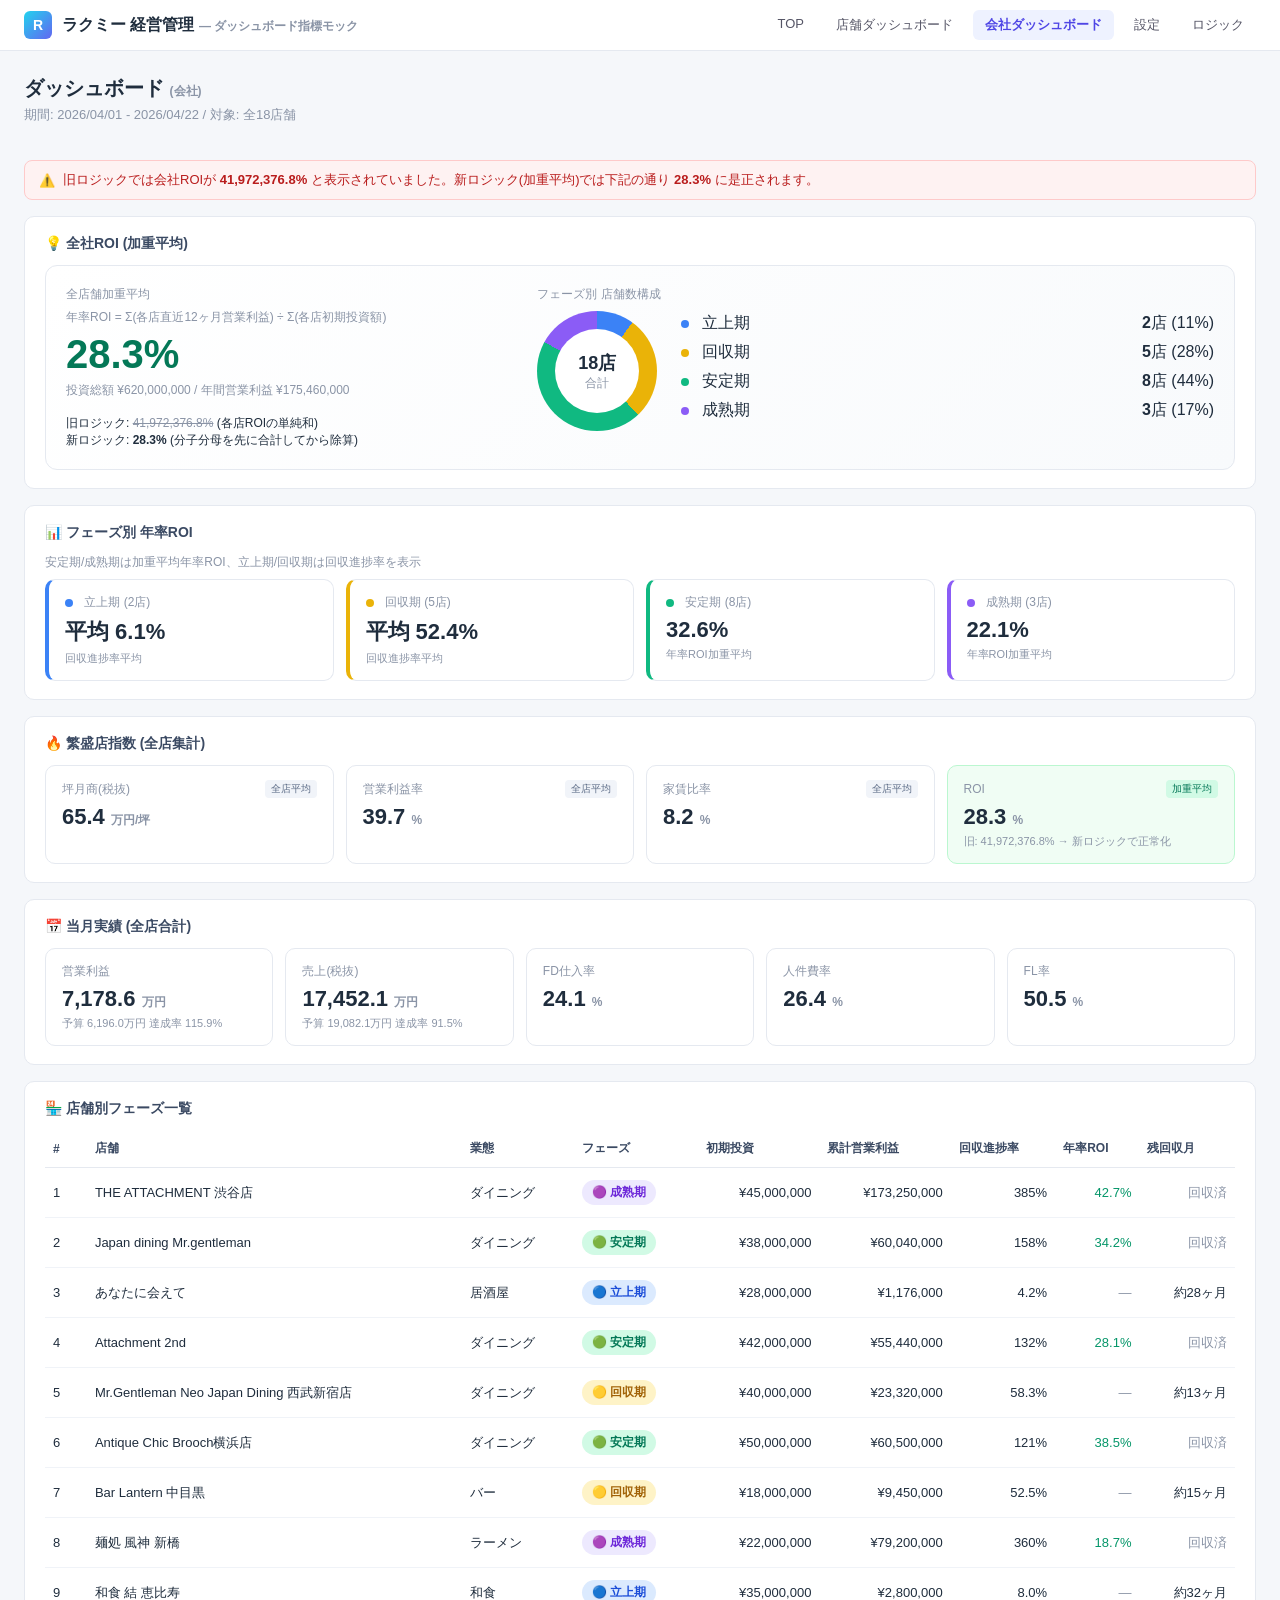
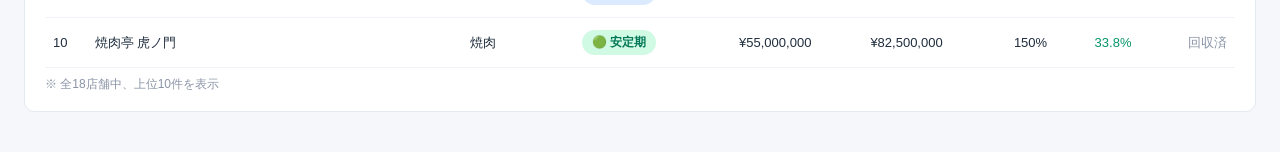
==== company-dashboard.html @ 65748db6 "feat: フェーズ別ROI仕様モック 初版 現行ROIロジック(単月営業利益÷初期投資)の構造破綻(41,972,376.8%等)を解決するため、 投資回収期間ベースのフェーズ別ROI表示仕様を提案" ====
<!doctype html>
<html lang="ja">
<head>
<meta charset="utf-8">
<meta name="viewport" content="width=device-width,initial-scale=1">
<title>会社ダッシュボード | フェーズ別ROIモック</title>
<link rel="stylesheet" href="assets/style.css">
</head>
<body>

<div class="topbar">
  <div class="brand">
    <span class="logo">R</span>
    <span>ラクミー 経営管理 <span class="muted small">— ダッシュボード指標モック</span></span>
  </div>
  <nav>
    <a href="index.html">TOP</a>
    <a href="shop-dashboard.html">店舗ダッシュボード</a>
    <a href="company-dashboard.html" class="active">会社ダッシュボード</a>
    <a href="settings.html">設定</a>
    <a href="logic-cheatsheet.html">ロジック</a>
  </nav>
</div>

<div class="page">

  <div class="flex space-between mb-16">
    <div>
      <h1 class="page-title">ダッシュボード <span class="muted small">(会社)</span></h1>
      <p class="page-sub">期間: 2026/04/01 - 2026/04/22 / 対象: 全18店舗</p>
    </div>
  </div>

  <div class="warn-banner">
    <span>⚠️</span>
    <span>旧ロジックでは会社ROIが <strong>41,972,376.8%</strong> と表示されていました。新ロジック(加重平均)では下記の通り <strong>28.3%</strong> に是正されます。</span>
  </div>

  <!-- Company ROI hero -->
  <div class="card">
    <h2>💡 全社ROI (加重平均)</h2>
    <div class="roi-hero">
      <div>
        <div class="phase-row">
          <span class="muted small">全店舗加重平均</span>
        </div>
        <div class="lbl">年率ROI = Σ(各店直近12ヶ月営業利益) ÷ Σ(各店初期投資額)</div>
        <div class="main-val" style="color:#047857">28.3%</div>
        <div class="muted small">投資総額 ¥620,000,000 / 年間営業利益 ¥175,460,000</div>

        <div class="mt-16 small">
          <div>旧ロジック: <span style="text-decoration:line-through" class="muted">41,972,376.8%</span> (各店ROIの単純和)</div>
          <div>新ロジック: <strong class="up">28.3%</strong> (分子分母を先に合計してから除算)</div>
        </div>
      </div>

      <div>
        <div class="small muted mb-8">フェーズ別 店舗数構成</div>
        <div class="flex" style="gap:24px; align-items:center;">
          <div class="donut">
            <div class="donut-center">
              <div style="font-size:18px; font-weight:700">18店</div>
              <div class="small muted">合計</div>
            </div>
          </div>
          <div style="flex:1">
            <div class="flex space-between mb-8"><span class="flex"><span class="dot dot-launch"></span>&nbsp;立上期</span><span><strong>2</strong>店 (11%)</span></div>
            <div class="flex space-between mb-8"><span class="flex"><span class="dot dot-recovery"></span>&nbsp;回収期</span><span><strong>5</strong>店 (28%)</span></div>
            <div class="flex space-between mb-8"><span class="flex"><span class="dot dot-stable"></span>&nbsp;安定期</span><span><strong>8</strong>店 (44%)</span></div>
            <div class="flex space-between mb-8"><span class="flex"><span class="dot dot-mature"></span>&nbsp;成熟期</span><span><strong>3</strong>店 (17%)</span></div>
          </div>
        </div>
      </div>
    </div>
  </div>

  <!-- Phase-wise ROI breakdown -->
  <div class="card">
    <h2>📊 フェーズ別 年率ROI</h2>
    <div class="small muted mb-8">安定期/成熟期は加重平均年率ROI、立上期/回収期は回収進捗率を表示</div>
    <div class="grid grid-4">
      <div class="tile" style="border-left:4px solid #3b82f6">
        <div class="lbl"><span class="flex"><span class="dot dot-launch"></span>&nbsp;立上期 (2店)</span></div>
        <div class="val">平均 6.1%</div>
        <div class="sub muted">回収進捗率平均</div>
      </div>
      <div class="tile" style="border-left:4px solid #eab308">
        <div class="lbl"><span class="flex"><span class="dot dot-recovery"></span>&nbsp;回収期 (5店)</span></div>
        <div class="val">平均 52.4%</div>
        <div class="sub muted">回収進捗率平均</div>
      </div>
      <div class="tile" style="border-left:4px solid #10b981">
        <div class="lbl"><span class="flex"><span class="dot dot-stable"></span>&nbsp;安定期 (8店)</span></div>
        <div class="val">32.6%</div>
        <div class="sub muted">年率ROI加重平均</div>
      </div>
      <div class="tile" style="border-left:4px solid #8b5cf6">
        <div class="lbl"><span class="flex"><span class="dot dot-mature"></span>&nbsp;成熟期 (3店)</span></div>
        <div class="val">22.1%</div>
        <div class="sub muted">年率ROI加重平均</div>
      </div>
    </div>
  </div>

  <!-- Company overall metrics (kept) -->
  <div class="card">
    <h2>🔥 繁盛店指数 (全店集計)</h2>
    <div class="grid grid-4">
      <div class="tile">
        <div class="lbl">坪月商(税抜) <span class="badge-mini">全店平均</span></div>
        <div class="val">65.4 <span class="small muted">万円/坪</span></div>
      </div>
      <div class="tile">
        <div class="lbl">営業利益率 <span class="badge-mini">全店平均</span></div>
        <div class="val">39.7 <span class="small muted">%</span></div>
      </div>
      <div class="tile">
        <div class="lbl">家賃比率 <span class="badge-mini">全店平均</span></div>
        <div class="val">8.2 <span class="small muted">%</span></div>
      </div>
      <div class="tile" style="background:#f0fdf4; border-color:#bbf7d0;">
        <div class="lbl">ROI <span class="badge-mini" style="background:#d1fae5;color:#047857;">加重平均</span></div>
        <div class="val">28.3 <span class="small muted">%</span></div>
        <div class="sub up">旧: 41,972,376.8% → 新ロジックで正常化</div>
      </div>
    </div>
  </div>

  <!-- 当月実績 -->
  <div class="card">
    <h2>📅 当月実績 (全店合計)</h2>
    <div class="grid grid-5">
      <div class="tile">
        <div class="lbl">営業利益</div>
        <div class="val">7,178.6 <span class="small muted">万円</span></div>
        <div class="sub">予算 6,196.0万円 <span class="up">達成率 115.9%</span></div>
      </div>
      <div class="tile">
        <div class="lbl">売上(税抜)</div>
        <div class="val">17,452.1 <span class="small muted">万円</span></div>
        <div class="sub">予算 19,082.1万円 <span class="down">達成率 91.5%</span></div>
      </div>
      <div class="tile"><div class="lbl">FD仕入率</div><div class="val">24.1 <span class="small muted">%</span></div></div>
      <div class="tile"><div class="lbl">人件費率</div><div class="val">26.4 <span class="small muted">%</span></div></div>
      <div class="tile"><div class="lbl">FL率</div><div class="val">50.5 <span class="small muted">%</span></div></div>
    </div>
  </div>

  <!-- Shop list with phase -->
  <div class="card">
    <h2>🏪 店舗別フェーズ一覧</h2>
    <table class="data">
      <thead>
        <tr>
          <th>#</th><th>店舗</th><th>業態</th><th>フェーズ</th>
          <th class="num">初期投資</th><th class="num">累計営業利益</th>
          <th class="num">回収進捗率</th><th class="num">年率ROI</th>
          <th class="num">残回収月</th>
        </tr>
      </thead>
      <tbody>
        <tr>
          <td>1</td><td>THE ATTACHMENT 渋谷店</td><td>ダイニング</td>
          <td><span class="phase-badge phase-mature">🟣 成熟期</span></td>
          <td class="num">¥45,000,000</td><td class="num">¥173,250,000</td>
          <td class="num">385%</td><td class="num up">42.7%</td><td class="num muted">回収済</td>
        </tr>
        <tr>
          <td>2</td><td>Japan dining Mr.gentleman</td><td>ダイニング</td>
          <td><span class="phase-badge phase-stable">🟢 安定期</span></td>
          <td class="num">¥38,000,000</td><td class="num">¥60,040,000</td>
          <td class="num">158%</td><td class="num up">34.2%</td><td class="num muted">回収済</td>
        </tr>
        <tr>
          <td>3</td><td>あなたに会えて</td><td>居酒屋</td>
          <td><span class="phase-badge phase-launch">🔵 立上期</span></td>
          <td class="num">¥28,000,000</td><td class="num">¥1,176,000</td>
          <td class="num">4.2%</td><td class="num muted">—</td><td class="num">約28ヶ月</td>
        </tr>
        <tr>
          <td>4</td><td>Attachment 2nd</td><td>ダイニング</td>
          <td><span class="phase-badge phase-stable">🟢 安定期</span></td>
          <td class="num">¥42,000,000</td><td class="num">¥55,440,000</td>
          <td class="num">132%</td><td class="num up">28.1%</td><td class="num muted">回収済</td>
        </tr>
        <tr>
          <td>5</td><td>Mr.Gentleman Neo Japan Dining 西武新宿店</td><td>ダイニング</td>
          <td><span class="phase-badge phase-recovery">🟡 回収期</span></td>
          <td class="num">¥40,000,000</td><td class="num">¥23,320,000</td>
          <td class="num">58.3%</td><td class="num muted">—</td><td class="num">約13ヶ月</td>
        </tr>
        <tr>
          <td>6</td><td>Antique Chic Brooch横浜店</td><td>ダイニング</td>
          <td><span class="phase-badge phase-stable">🟢 安定期</span></td>
          <td class="num">¥50,000,000</td><td class="num">¥60,500,000</td>
          <td class="num">121%</td><td class="num up">38.5%</td><td class="num muted">回収済</td>
        </tr>
        <tr>
          <td>7</td><td>Bar Lantern 中目黒</td><td>バー</td>
          <td><span class="phase-badge phase-recovery">🟡 回収期</span></td>
          <td class="num">¥18,000,000</td><td class="num">¥9,450,000</td>
          <td class="num">52.5%</td><td class="num muted">—</td><td class="num">約15ヶ月</td>
        </tr>
        <tr>
          <td>8</td><td>麺処 風神 新橋</td><td>ラーメン</td>
          <td><span class="phase-badge phase-mature">🟣 成熟期</span></td>
          <td class="num">¥22,000,000</td><td class="num">¥79,200,000</td>
          <td class="num">360%</td><td class="num up">18.7%</td><td class="num muted">回収済</td>
        </tr>
        <tr>
          <td>9</td><td>和食 結 恵比寿</td><td>和食</td>
          <td><span class="phase-badge phase-launch">🔵 立上期</span></td>
          <td class="num">¥35,000,000</td><td class="num">¥2,800,000</td>
          <td class="num">8.0%</td><td class="num muted">—</td><td class="num">約32ヶ月</td>
        </tr>
        <tr>
          <td>10</td><td>焼肉亭 虎ノ門</td><td>焼肉</td>
          <td><span class="phase-badge phase-stable">🟢 安定期</span></td>
          <td class="num">¥55,000,000</td><td class="num">¥82,500,000</td>
          <td class="num">150%</td><td class="num up">33.8%</td><td class="num muted">回収済</td>
        </tr>
      </tbody>
    </table>
    <div class="small muted mt-8">※ 全18店舗中、上位10件を表示</div>
  </div>

</div>
</body>
</html>
---- assets/style.css ----
* { box-sizing: border-box; }
body {
  font-family: -apple-system, BlinkMacSystemFont, "Hiragino Sans", "Segoe UI", sans-serif;
  margin: 0;
  background: #f5f7fa;
  color: #1f2d3d;
}
.topbar {
  background: #fff;
  border-bottom: 1px solid #e5e9f0;
  padding: 10px 24px;
  display: flex;
  align-items: center;
  justify-content: space-between;
  position: sticky;
  top: 0;
  z-index: 10;
}
.topbar .brand {
  display: flex;
  align-items: center;
  gap: 10px;
  font-weight: 700;
}
.topbar .brand .logo {
  width: 28px; height: 28px;
  background: linear-gradient(135deg,#22d3ee,#6366f1);
  border-radius: 6px;
  display: inline-flex; align-items: center; justify-content: center;
  color: #fff; font-size: 14px;
}
.topbar nav { display: flex; gap: 8px; }
.topbar nav a {
  padding: 6px 12px; border-radius: 6px;
  text-decoration: none; color: #556; font-size: 13px;
}
.topbar nav a.active { background: #eef2ff; color: #4f46e5; font-weight: 600; }
.topbar nav a:hover { background: #f0f2f7; }

.page { max-width: 1280px; margin: 0 auto; padding: 24px; }
.page-title { font-size: 20px; font-weight: 700; margin: 0 0 4px; }
.page-sub { color: #8a94a6; font-size: 13px; margin: 0 0 20px; }

.card {
  background: #fff;
  border: 1px solid #e5e9f0;
  border-radius: 10px;
  padding: 18px 20px;
  margin-bottom: 16px;
}
.card h2 { font-size: 14px; margin: 0 0 12px; color: #3b4a63; display: flex; align-items: center; gap: 6px; }
.card h2 .ico { color: #10b981; }

.grid { display: grid; gap: 12px; }
.grid-5 { grid-template-columns: repeat(5, 1fr); }
.grid-4 { grid-template-columns: repeat(4, 1fr); }
.grid-3 { grid-template-columns: repeat(3, 1fr); }
.grid-2 { grid-template-columns: repeat(2, 1fr); }

.tile {
  background: #fff;
  border: 1px solid #e5e9f0;
  border-radius: 10px;
  padding: 14px 16px;
}
.tile .lbl {
  font-size: 12px; color: #8a94a6; display: flex; align-items: center; justify-content: space-between;
}
.tile .val {
  font-size: 22px; font-weight: 700; margin-top: 6px;
}
.tile .sub {
  font-size: 11px; color: #8a94a6; margin-top: 4px;
}
.badge-mini {
  font-size: 10px; background: #f1f4f9; color: #5a6a85;
  padding: 2px 6px; border-radius: 4px;
}

/* Phase badges */
.phase-badge {
  display: inline-flex; align-items: center; gap: 6px;
  font-size: 12px; font-weight: 600;
  padding: 4px 10px; border-radius: 999px;
}
.phase-launch   { background: #dbeafe; color: #1d4ed8; }
.phase-recovery { background: #fef3c7; color: #a16207; }
.phase-stable   { background: #d1fae5; color: #047857; }
.phase-mature   { background: #ede9fe; color: #6d28d9; }
.phase-decline  { background: #fee2e2; color: #b91c1c; }

.dot {
  width: 8px; height: 8px; border-radius: 50%; display: inline-block;
}
.dot-launch   { background: #3b82f6; }
.dot-recovery { background: #eab308; }
.dot-stable   { background: #10b981; }
.dot-mature   { background: #8b5cf6; }
.dot-decline  { background: #ef4444; }

/* ROI hero tile */
.roi-hero {
  background: linear-gradient(135deg, #fff 0%, #f8fafc 100%);
  border: 1px solid #e5e9f0;
  border-radius: 12px;
  padding: 20px;
  display: grid;
  grid-template-columns: 2fr 3fr;
  gap: 20px;
}
.roi-hero .main-val {
  font-size: 40px; font-weight: 800; line-height: 1; margin: 8px 0;
}
.roi-hero .lbl { color: #8a94a6; font-size: 12px; }
.roi-hero .phase-row { display: flex; align-items: center; gap: 8px; margin-bottom: 6px; }
.roi-hero .sub-grid {
  display: grid; grid-template-columns: 1fr 1fr; gap: 12px;
}
.roi-hero .sub-item { background: #fafbfd; border: 1px solid #edf1f7; padding: 10px 12px; border-radius: 8px; }
.roi-hero .sub-item .lbl-s { color: #8a94a6; font-size: 11px; }
.roi-hero .sub-item .val-s { font-size: 16px; font-weight: 700; margin-top: 2px; }

/* Progress bar */
.progress {
  background: #e5e9f0; border-radius: 999px; height: 10px; overflow: hidden;
  position: relative;
}
.progress > .bar {
  height: 100%; border-radius: 999px;
  background: linear-gradient(90deg, #10b981, #34d399);
}
.progress-labels {
  display: flex; justify-content: space-between;
  font-size: 11px; color: #8a94a6; margin-top: 4px;
}

/* Phase timeline */
.phase-timeline {
  display: grid;
  grid-template-columns: repeat(4, 1fr);
  gap: 4px;
  margin-top: 8px;
}
.phase-seg {
  height: 8px; border-radius: 4px;
  background: #e5e9f0;
  position: relative;
}
.phase-seg.active-launch   { background: #3b82f6; }
.phase-seg.active-recovery { background: #eab308; }
.phase-seg.active-stable   { background: #10b981; }
.phase-seg.active-mature   { background: #8b5cf6; }
.phase-seg-lbl {
  font-size: 10px; color: #8a94a6; text-align: center; margin-top: 4px;
}
.phase-seg-lbl.current { color: #1f2d3d; font-weight: 700; }

/* Table */
table.data {
  width: 100%; border-collapse: collapse; font-size: 13px;
}
table.data th {
  text-align: left; font-weight: 600; color: #3b4a63;
  padding: 10px 8px; border-bottom: 1px solid #e5e9f0;
  font-size: 12px;
}
table.data td {
  padding: 12px 8px; border-bottom: 1px solid #f0f3f8;
}
table.data tr:hover td { background: #fafbfd; }
table.data td.num { text-align: right; font-variant-numeric: tabular-nums; }
table.data .up { color: #059669; }
table.data .down { color: #dc2626; }

/* Buttons / forms */
.btn {
  display: inline-flex; align-items: center; gap: 6px;
  border: 1px solid #d8ddea; background: #fff; color: #3b4a63;
  padding: 7px 14px; border-radius: 6px; font-size: 13px; cursor: pointer;
  text-decoration: none;
}
.btn:hover { background: #f5f7fa; }
.btn-primary { background: #4f46e5; color: #fff; border-color: #4f46e5; }
.btn-primary:hover { background: #4338ca; }
.btn-sm { padding: 4px 10px; font-size: 12px; }
.btn-danger { color: #dc2626; border-color: #fecaca; }

input[type=text], input[type=number], input[type=date], select {
  width: 100%;
  padding: 7px 10px;
  border: 1px solid #d8ddea;
  border-radius: 6px;
  font-size: 13px;
  font-family: inherit;
  background: #fff;
}
label.field { display: block; margin-bottom: 12px; }
label.field > span { display: block; font-size: 12px; color: #5a6a85; margin-bottom: 4px; }

/* Tabs */
.tabs {
  display: flex; gap: 4px; border-bottom: 2px solid #e5e9f0; margin-bottom: 20px;
}
.tabs > a {
  padding: 10px 16px; text-decoration: none; color: #8a94a6;
  font-size: 13px; font-weight: 600; position: relative; top: 2px;
  border-bottom: 3px solid transparent;
}
.tabs > a.active {
  color: #4f46e5; border-bottom-color: #4f46e5;
}

.muted { color: #8a94a6; }
.warn-banner {
  background: #fef2f2; border: 1px solid #fecaca; color: #b91c1c;
  padding: 10px 14px; border-radius: 8px; font-size: 13px;
  margin-bottom: 16px;
  display: flex; gap: 8px; align-items: center;
}
.info-banner {
  background: #eff6ff; border: 1px solid #bfdbfe; color: #1e40af;
  padding: 10px 14px; border-radius: 8px; font-size: 13px;
  margin-bottom: 16px;
  display: flex; gap: 8px; align-items: center;
}

/* Donut / chart surrogate */
.donut {
  width: 120px; height: 120px; border-radius: 50%;
  background: conic-gradient(
    #3b82f6 0 10%,
    #eab308 10% 38%,
    #10b981 38% 83%,
    #8b5cf6 83% 100%
  );
  position: relative; display: inline-block;
}
.donut::after {
  content: ""; position: absolute; inset: 18px; background: #fff; border-radius: 50%;
}
.donut-center {
  position: absolute; inset: 0; display: flex; align-items: center; justify-content: center;
  flex-direction: column; z-index: 1;
}

/* Formula box */
.formula {
  background: #0f172a; color: #e2e8f0; border-radius: 8px;
  padding: 14px 18px; font-family: ui-monospace, SFMono-Regular, monospace;
  font-size: 13px; line-height: 1.7; white-space: pre-wrap;
  overflow-x: auto;
}
.formula .k { color: #fbbf24; }
.formula .n { color: #34d399; }
.formula .c { color: #94a3b8; }

.small { font-size: 12px; }
.flex { display: flex; gap: 8px; align-items: center; }
.space-between { justify-content: space-between; }
.mt-8 { margin-top: 8px; }
.mt-16 { margin-top: 16px; }
.mt-24 { margin-top: 24px; }
.mb-8 { margin-bottom: 8px; }
.mb-16 { margin-bottom: 16px; }
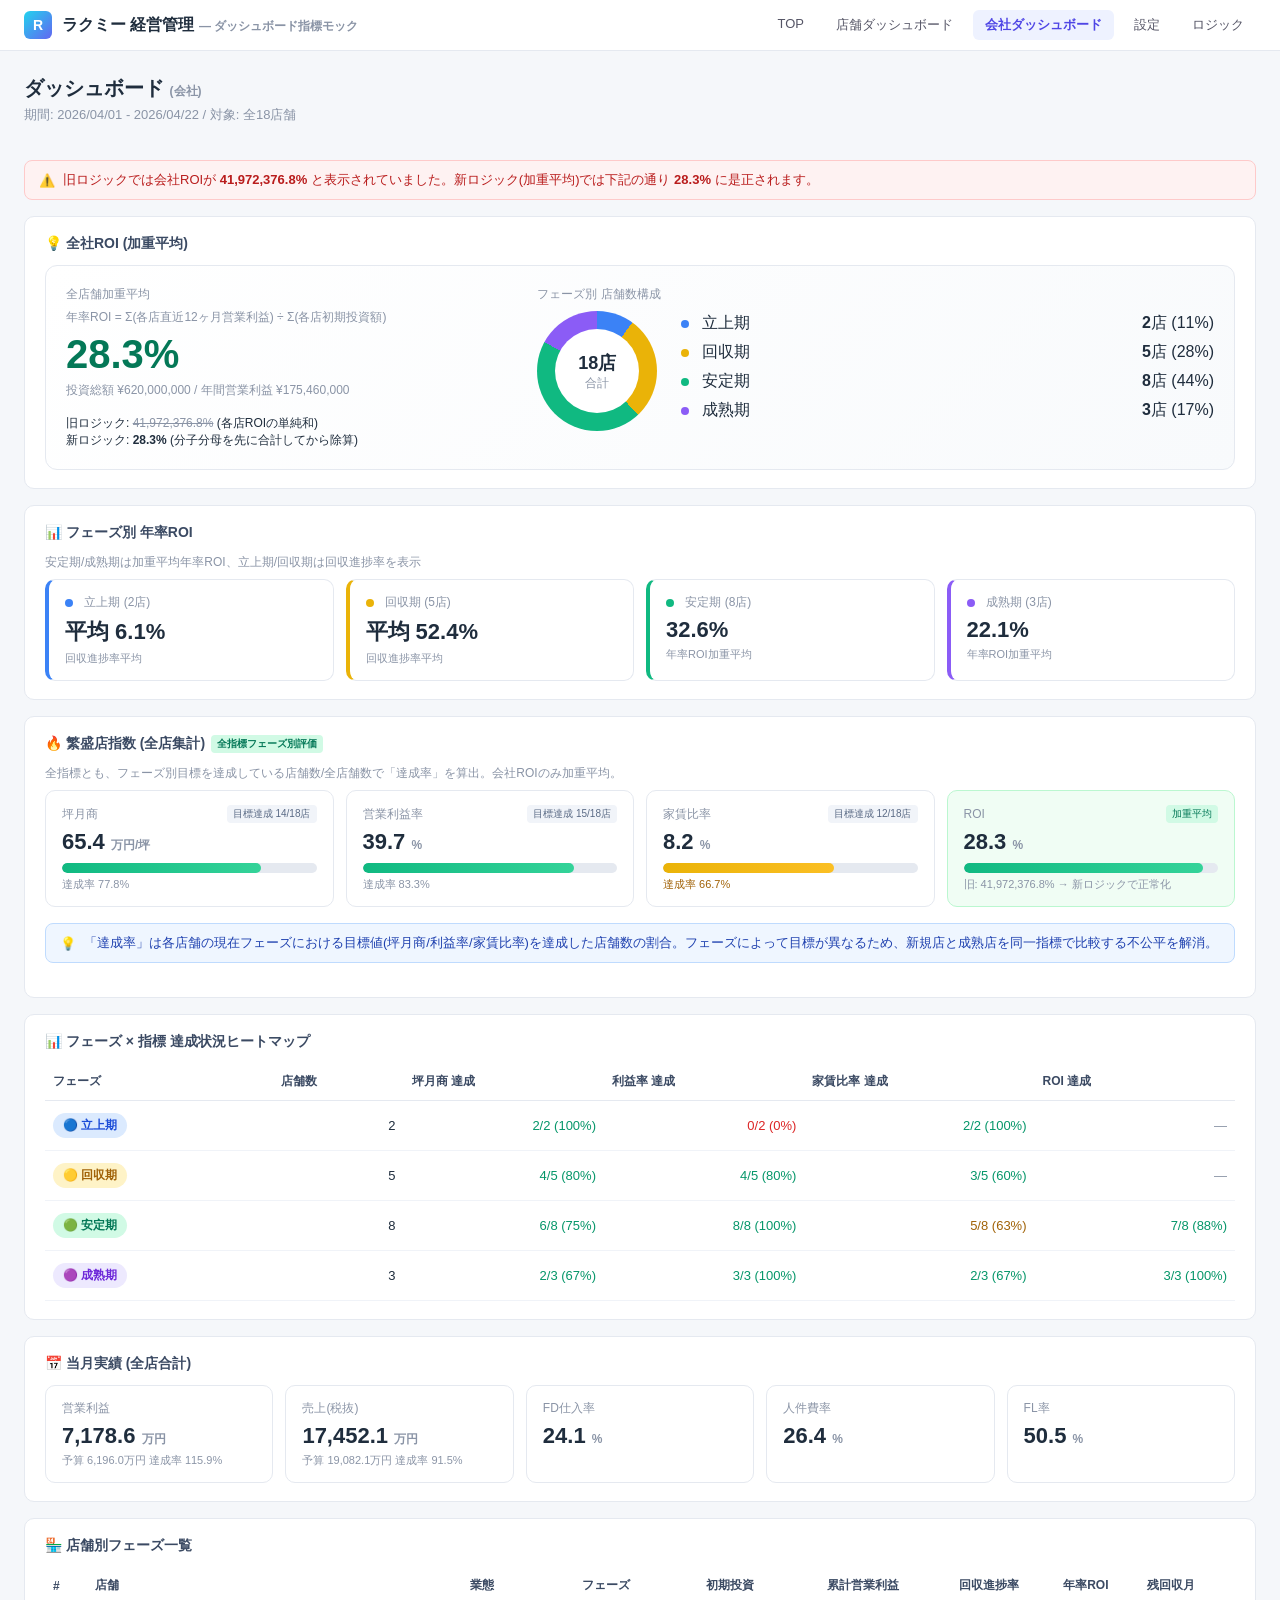
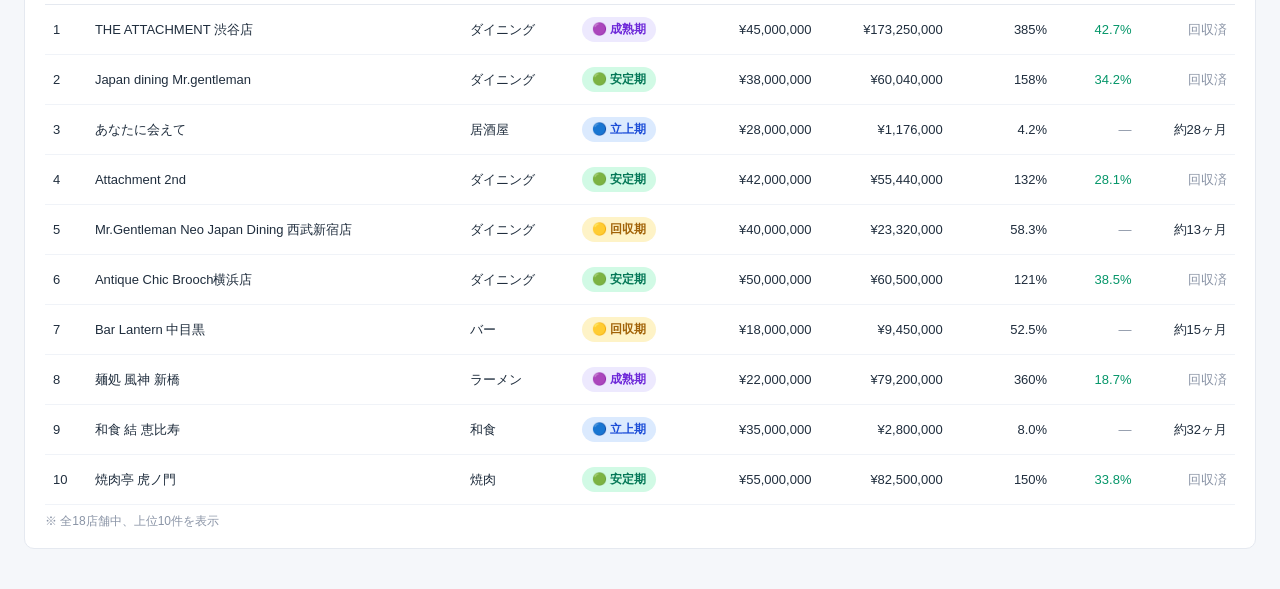
==== commit 2b201edd: "feat: 繁盛店指数4指標すべてをフェーズ別評価に拡張 ROI以外の繁盛店指数(坪月商/営業利益率/家賃比率)にもフェーズ別 目標値・評価方式を適用。ROIだけ特別扱いの不整合を解消。  変更内容:" ====
--- a/company-dashboard.html
+++ b/company-dashboard.html
@@ -102,28 +102,92 @@
     </div>
   </div>
 
-  <!-- Company overall metrics (kept) -->
-  <div class="card">
-    <h2>🔥 繁盛店指数 (全店集計)</h2>
+  <!-- Company overall metrics (phase-aware) -->
+  <div class="card">
+    <h2>🔥 繁盛店指数 (全店集計) <span class="badge-mini" style="background:#d1fae5;color:#047857;">全指標フェーズ別評価</span></h2>
+    <p class="small muted mb-8">全指標とも、フェーズ別目標を達成している店舗数/全店舗数で「達成率」を算出。会社ROIのみ加重平均。</p>
     <div class="grid grid-4">
       <div class="tile">
-        <div class="lbl">坪月商(税抜) <span class="badge-mini">全店平均</span></div>
+        <div class="lbl">坪月商 <span class="badge-mini">目標達成 14/18店</span></div>
         <div class="val">65.4 <span class="small muted">万円/坪</span></div>
-      </div>
-      <div class="tile">
-        <div class="lbl">営業利益率 <span class="badge-mini">全店平均</span></div>
+        <div class="progress mt-8"><div class="bar" style="width:78%; background:linear-gradient(90deg,#10b981,#34d399)"></div></div>
+        <div class="sub"><span class="up">達成率 77.8%</span></div>
+      </div>
+      <div class="tile">
+        <div class="lbl">営業利益率 <span class="badge-mini">目標達成 15/18店</span></div>
         <div class="val">39.7 <span class="small muted">%</span></div>
-      </div>
-      <div class="tile">
-        <div class="lbl">家賃比率 <span class="badge-mini">全店平均</span></div>
+        <div class="progress mt-8"><div class="bar" style="width:83%; background:linear-gradient(90deg,#10b981,#34d399)"></div></div>
+        <div class="sub"><span class="up">達成率 83.3%</span></div>
+      </div>
+      <div class="tile">
+        <div class="lbl">家賃比率 <span class="badge-mini">目標達成 12/18店</span></div>
         <div class="val">8.2 <span class="small muted">%</span></div>
+        <div class="progress mt-8"><div class="bar" style="width:67%; background:linear-gradient(90deg,#eab308,#fbbf24)"></div></div>
+        <div class="sub"><span style="color:#a16207">達成率 66.7%</span></div>
       </div>
       <div class="tile" style="background:#f0fdf4; border-color:#bbf7d0;">
         <div class="lbl">ROI <span class="badge-mini" style="background:#d1fae5;color:#047857;">加重平均</span></div>
         <div class="val">28.3 <span class="small muted">%</span></div>
+        <div class="progress mt-8"><div class="bar" style="width:94%; background:linear-gradient(90deg,#10b981,#34d399)"></div></div>
         <div class="sub up">旧: 41,972,376.8% → 新ロジックで正常化</div>
       </div>
     </div>
+
+    <div class="info-banner mt-16">
+      <span>💡</span>
+      <span>「達成率」は各店舗の現在フェーズにおける目標値(坪月商/利益率/家賃比率)を達成した店舗数の割合。フェーズによって目標が異なるため、新規店と成熟店を同一指標で比較する不公平を解消。</span>
+    </div>
+  </div>
+
+  <!-- Phase × Metric heatmap -->
+  <div class="card">
+    <h2>📊 フェーズ × 指標 達成状況ヒートマップ</h2>
+    <table class="data">
+      <thead>
+        <tr>
+          <th>フェーズ</th>
+          <th class="num">店舗数</th>
+          <th class="num">坪月商 達成</th>
+          <th class="num">利益率 達成</th>
+          <th class="num">家賃比率 達成</th>
+          <th class="num">ROI 達成</th>
+        </tr>
+      </thead>
+      <tbody>
+        <tr>
+          <td><span class="phase-badge phase-launch">🔵 立上期</span></td>
+          <td class="num">2</td>
+          <td class="num"><span class="up">2/2 (100%)</span></td>
+          <td class="num"><span class="down">0/2 (0%)</span></td>
+          <td class="num"><span class="up">2/2 (100%)</span></td>
+          <td class="num muted">—</td>
+        </tr>
+        <tr>
+          <td><span class="phase-badge phase-recovery">🟡 回収期</span></td>
+          <td class="num">5</td>
+          <td class="num"><span class="up">4/5 (80%)</span></td>
+          <td class="num"><span class="up">4/5 (80%)</span></td>
+          <td class="num"><span class="up">3/5 (60%)</span></td>
+          <td class="num muted">—</td>
+        </tr>
+        <tr>
+          <td><span class="phase-badge phase-stable">🟢 安定期</span></td>
+          <td class="num">8</td>
+          <td class="num"><span class="up">6/8 (75%)</span></td>
+          <td class="num"><span class="up">8/8 (100%)</span></td>
+          <td class="num"><span style="color:#a16207">5/8 (63%)</span></td>
+          <td class="num"><span class="up">7/8 (88%)</span></td>
+        </tr>
+        <tr>
+          <td><span class="phase-badge phase-mature">🟣 成熟期</span></td>
+          <td class="num">3</td>
+          <td class="num"><span class="up">2/3 (67%)</span></td>
+          <td class="num"><span class="up">3/3 (100%)</span></td>
+          <td class="num"><span class="up">2/3 (67%)</span></td>
+          <td class="num"><span class="up">3/3 (100%)</span></td>
+        </tr>
+      </tbody>
+    </table>
   </div>
 
   <!-- 当月実績 -->
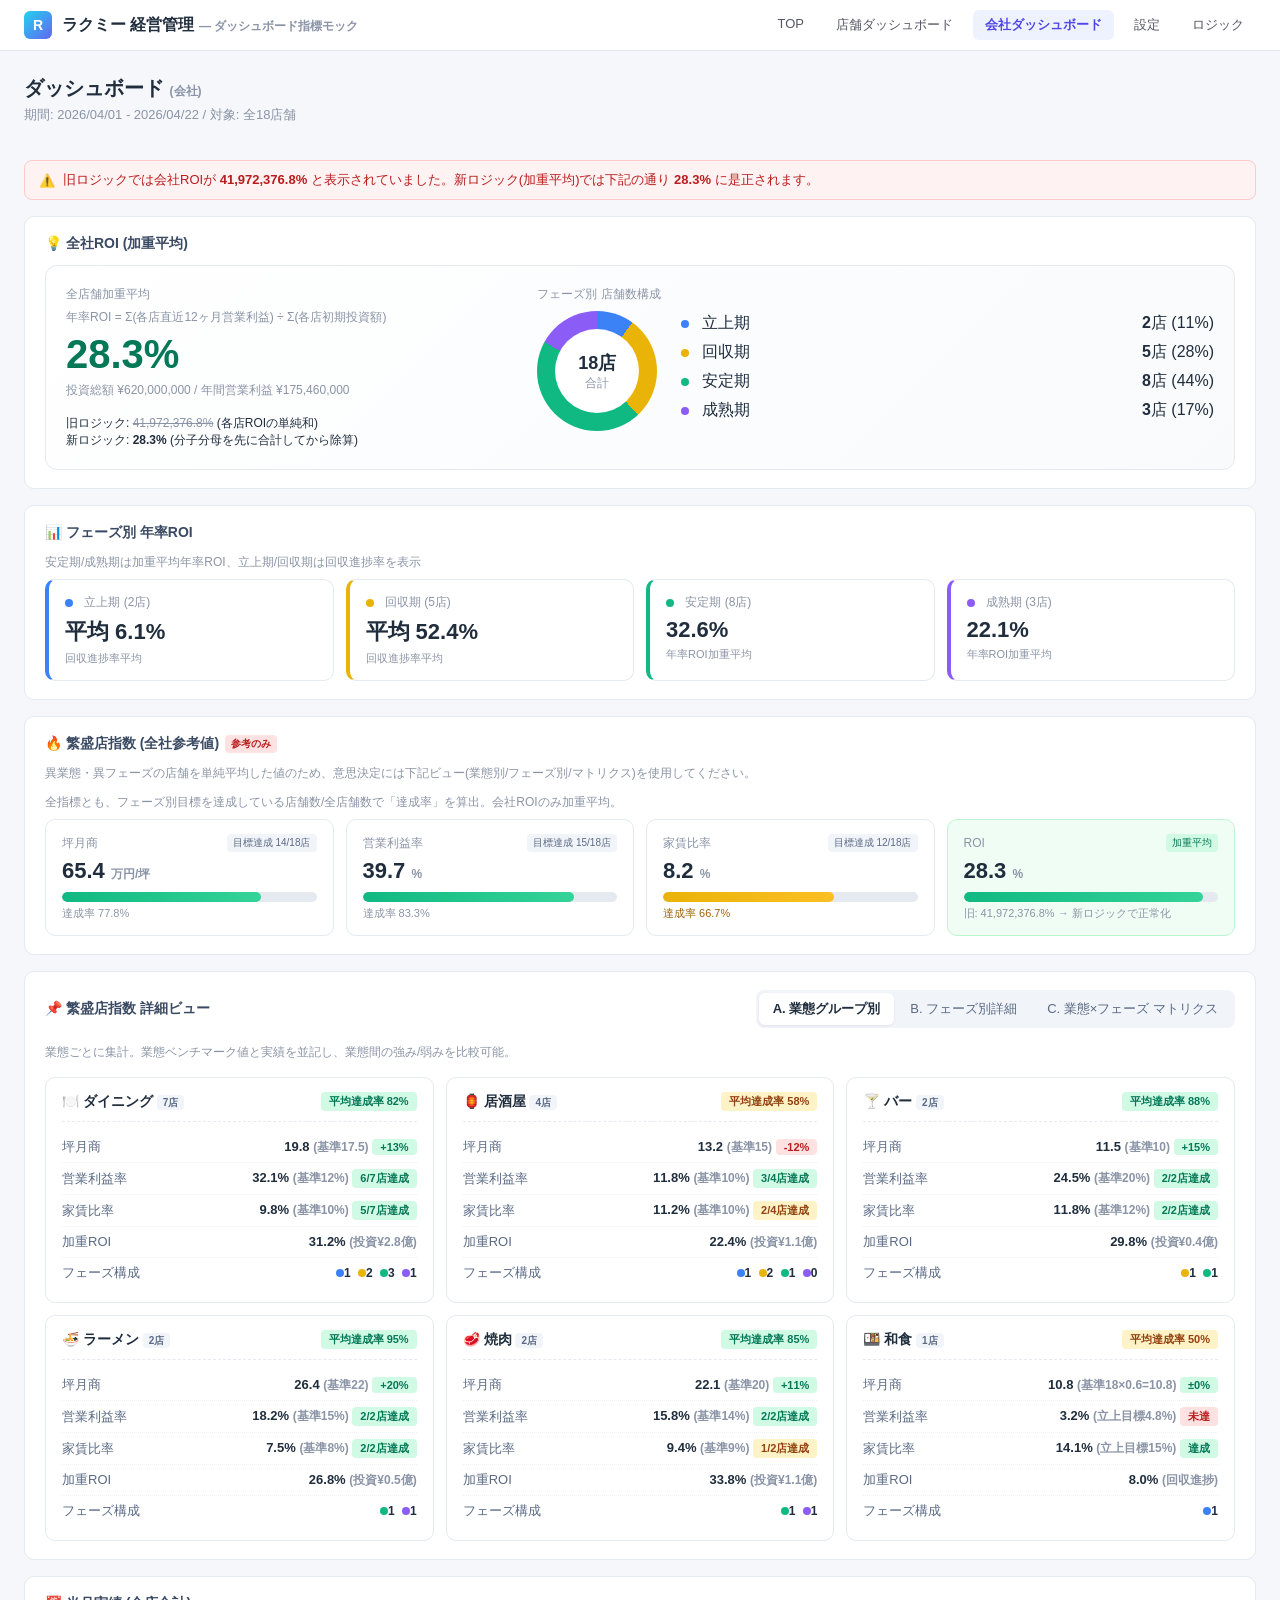
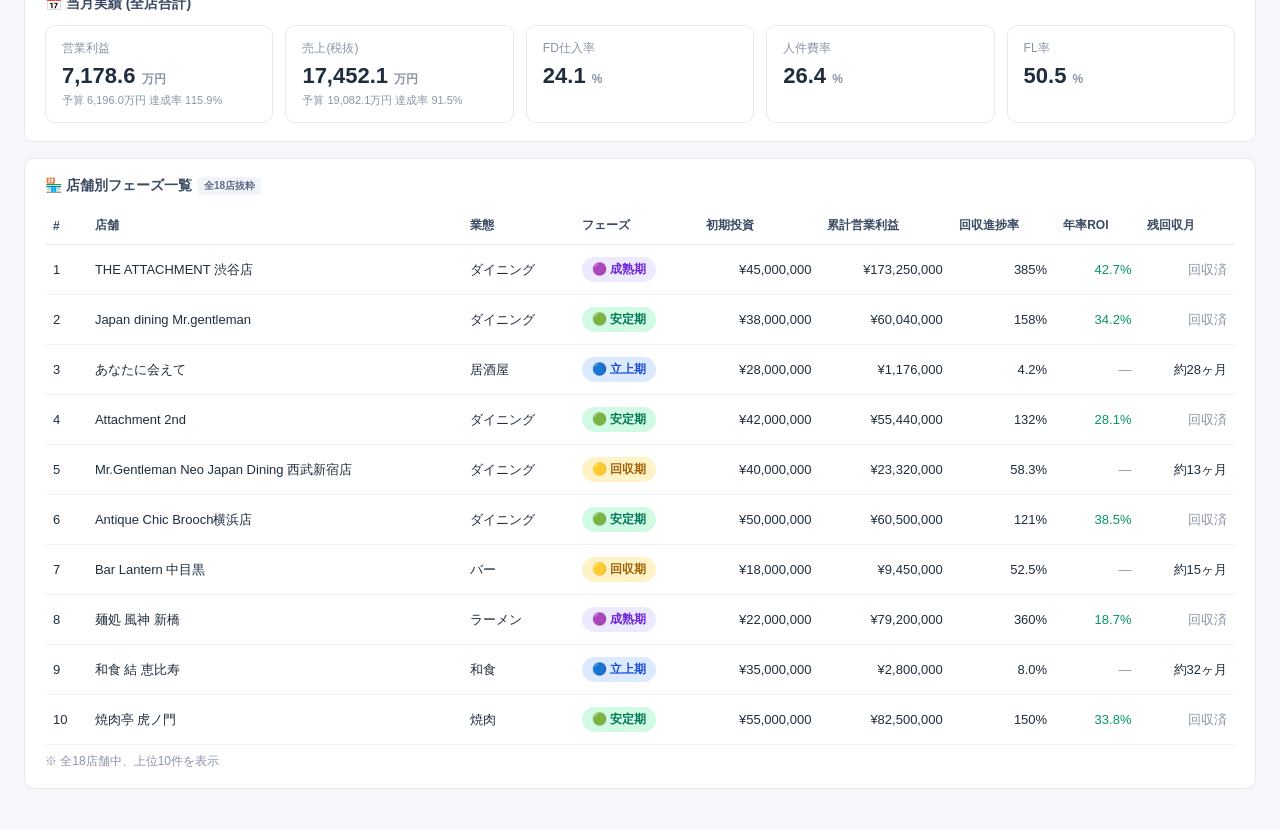
==== commit 4ef618e8: "feat: 会社ダッシュボードの繁盛店指数を3ビュー切替に再設計 異業態・異フェーズ店舗の単純平均(参考値)は意思決定に使えないため、 用途別の3ビュー切替で詳細分析できる構成に刷新。  ビュー構成:" ====
--- a/company-dashboard.html
+++ b/company-dashboard.html
@@ -102,9 +102,10 @@
     </div>
   </div>
 
-  <!-- Company overall metrics (phase-aware) -->
+  <!-- Reference overall (demoted) -->
   <div class="card">
-    <h2>🔥 繁盛店指数 (全店集計) <span class="badge-mini" style="background:#d1fae5;color:#047857;">全指標フェーズ別評価</span></h2>
+    <h2>🔥 繁盛店指数 (全社参考値) <span class="badge-mini" style="background:#fee2e2;color:#b91c1c;">参考のみ</span></h2>
+    <p class="small muted mb-8">異業態・異フェーズの店舗を単純平均した値のため、意思決定には下記ビュー(業態別/フェーズ別/マトリクス)を使用してください。</p>
     <p class="small muted mb-8">全指標とも、フェーズ別目標を達成している店舗数/全店舗数で「達成率」を算出。会社ROIのみ加重平均。</p>
     <div class="grid grid-4">
       <div class="tile">
@@ -133,61 +134,389 @@
       </div>
     </div>
 
-    <div class="info-banner mt-16">
-      <span>💡</span>
-      <span>「達成率」は各店舗の現在フェーズにおける目標値(坪月商/利益率/家賃比率)を達成した店舗数の割合。フェーズによって目標が異なるため、新規店と成熟店を同一指標で比較する不公平を解消。</span>
-    </div>
-  </div>
-
-  <!-- Phase × Metric heatmap -->
+  </div>
+
+  <!-- Main metric view with 3 switchable modes -->
   <div class="card">
-    <h2>📊 フェーズ × 指標 達成状況ヒートマップ</h2>
-    <table class="data">
-      <thead>
-        <tr>
-          <th>フェーズ</th>
-          <th class="num">店舗数</th>
-          <th class="num">坪月商 達成</th>
-          <th class="num">利益率 達成</th>
-          <th class="num">家賃比率 達成</th>
-          <th class="num">ROI 達成</th>
-        </tr>
-      </thead>
-      <tbody>
-        <tr>
-          <td><span class="phase-badge phase-launch">🔵 立上期</span></td>
-          <td class="num">2</td>
-          <td class="num"><span class="up">2/2 (100%)</span></td>
-          <td class="num"><span class="down">0/2 (0%)</span></td>
-          <td class="num"><span class="up">2/2 (100%)</span></td>
-          <td class="num muted">—</td>
-        </tr>
-        <tr>
-          <td><span class="phase-badge phase-recovery">🟡 回収期</span></td>
-          <td class="num">5</td>
-          <td class="num"><span class="up">4/5 (80%)</span></td>
-          <td class="num"><span class="up">4/5 (80%)</span></td>
-          <td class="num"><span class="up">3/5 (60%)</span></td>
-          <td class="num muted">—</td>
-        </tr>
-        <tr>
-          <td><span class="phase-badge phase-stable">🟢 安定期</span></td>
-          <td class="num">8</td>
-          <td class="num"><span class="up">6/8 (75%)</span></td>
-          <td class="num"><span class="up">8/8 (100%)</span></td>
-          <td class="num"><span style="color:#a16207">5/8 (63%)</span></td>
-          <td class="num"><span class="up">7/8 (88%)</span></td>
-        </tr>
-        <tr>
-          <td><span class="phase-badge phase-mature">🟣 成熟期</span></td>
-          <td class="num">3</td>
-          <td class="num"><span class="up">2/3 (67%)</span></td>
-          <td class="num"><span class="up">3/3 (100%)</span></td>
-          <td class="num"><span class="up">2/3 (67%)</span></td>
-          <td class="num"><span class="up">3/3 (100%)</span></td>
-        </tr>
-      </tbody>
-    </table>
+    <div class="flex space-between mb-16">
+      <h2 style="margin:0">📌 繁盛店指数 詳細ビュー</h2>
+      <div class="seg-control" id="view-switcher">
+        <button class="active" data-view="cuisine">A. 業態グループ別</button>
+        <button data-view="phase">B. フェーズ別詳細</button>
+        <button data-view="matrix">C. 業態×フェーズ マトリクス</button>
+      </div>
+    </div>
+
+    <!-- View A: 業態グループ別 -->
+    <div id="view-cuisine">
+      <p class="small muted mb-16">業態ごとに集計。業態ベンチマーク値と実績を並記し、業態間の強み/弱みを比較可能。</p>
+      <div class="grid grid-3">
+
+        <!-- ダイニング -->
+        <div class="cuisine-card">
+          <div class="cuisine-head">
+            <h3>🍽️ ダイニング <span class="badge-mini">7店</span></h3>
+            <span class="ach ach-good">平均達成率 82%</span>
+          </div>
+          <div class="metric-row">
+            <span class="metric-label">坪月商</span>
+            <span class="metric-value">19.8 <span class="small muted">(基準17.5)</span> <span class="ach ach-good">+13%</span></span>
+          </div>
+          <div class="metric-row">
+            <span class="metric-label">営業利益率</span>
+            <span class="metric-value">32.1% <span class="small muted">(基準12%)</span> <span class="ach ach-good">6/7店達成</span></span>
+          </div>
+          <div class="metric-row">
+            <span class="metric-label">家賃比率</span>
+            <span class="metric-value">9.8% <span class="small muted">(基準10%)</span> <span class="ach ach-good">5/7店達成</span></span>
+          </div>
+          <div class="metric-row">
+            <span class="metric-label">加重ROI</span>
+            <span class="metric-value">31.2% <span class="small muted">(投資¥2.8億)</span></span>
+          </div>
+          <div class="metric-row">
+            <span class="metric-label">フェーズ構成</span>
+            <span class="metric-value small">
+              <span class="dot dot-launch"></span>1
+              <span class="dot dot-recovery" style="margin-left:4px"></span>2
+              <span class="dot dot-stable" style="margin-left:4px"></span>3
+              <span class="dot dot-mature" style="margin-left:4px"></span>1
+            </span>
+          </div>
+        </div>
+
+        <!-- 居酒屋 -->
+        <div class="cuisine-card">
+          <div class="cuisine-head">
+            <h3>🏮 居酒屋 <span class="badge-mini">4店</span></h3>
+            <span class="ach ach-mid">平均達成率 58%</span>
+          </div>
+          <div class="metric-row">
+            <span class="metric-label">坪月商</span>
+            <span class="metric-value">13.2 <span class="small muted">(基準15)</span> <span class="ach ach-bad">-12%</span></span>
+          </div>
+          <div class="metric-row">
+            <span class="metric-label">営業利益率</span>
+            <span class="metric-value">11.8% <span class="small muted">(基準10%)</span> <span class="ach ach-good">3/4店達成</span></span>
+          </div>
+          <div class="metric-row">
+            <span class="metric-label">家賃比率</span>
+            <span class="metric-value">11.2% <span class="small muted">(基準10%)</span> <span class="ach ach-mid">2/4店達成</span></span>
+          </div>
+          <div class="metric-row">
+            <span class="metric-label">加重ROI</span>
+            <span class="metric-value">22.4% <span class="small muted">(投資¥1.1億)</span></span>
+          </div>
+          <div class="metric-row">
+            <span class="metric-label">フェーズ構成</span>
+            <span class="metric-value small">
+              <span class="dot dot-launch"></span>1
+              <span class="dot dot-recovery" style="margin-left:4px"></span>2
+              <span class="dot dot-stable" style="margin-left:4px"></span>1
+              <span class="dot dot-mature" style="margin-left:4px"></span>0
+            </span>
+          </div>
+        </div>
+
+        <!-- バー -->
+        <div class="cuisine-card">
+          <div class="cuisine-head">
+            <h3>🍸 バー <span class="badge-mini">2店</span></h3>
+            <span class="ach ach-good">平均達成率 88%</span>
+          </div>
+          <div class="metric-row">
+            <span class="metric-label">坪月商</span>
+            <span class="metric-value">11.5 <span class="small muted">(基準10)</span> <span class="ach ach-good">+15%</span></span>
+          </div>
+          <div class="metric-row">
+            <span class="metric-label">営業利益率</span>
+            <span class="metric-value">24.5% <span class="small muted">(基準20%)</span> <span class="ach ach-good">2/2店達成</span></span>
+          </div>
+          <div class="metric-row">
+            <span class="metric-label">家賃比率</span>
+            <span class="metric-value">11.8% <span class="small muted">(基準12%)</span> <span class="ach ach-good">2/2店達成</span></span>
+          </div>
+          <div class="metric-row">
+            <span class="metric-label">加重ROI</span>
+            <span class="metric-value">29.8% <span class="small muted">(投資¥0.4億)</span></span>
+          </div>
+          <div class="metric-row">
+            <span class="metric-label">フェーズ構成</span>
+            <span class="metric-value small">
+              <span class="dot dot-recovery"></span>1
+              <span class="dot dot-stable" style="margin-left:4px"></span>1
+            </span>
+          </div>
+        </div>
+
+        <!-- ラーメン -->
+        <div class="cuisine-card">
+          <div class="cuisine-head">
+            <h3>🍜 ラーメン <span class="badge-mini">2店</span></h3>
+            <span class="ach ach-good">平均達成率 95%</span>
+          </div>
+          <div class="metric-row">
+            <span class="metric-label">坪月商</span>
+            <span class="metric-value">26.4 <span class="small muted">(基準22)</span> <span class="ach ach-good">+20%</span></span>
+          </div>
+          <div class="metric-row">
+            <span class="metric-label">営業利益率</span>
+            <span class="metric-value">18.2% <span class="small muted">(基準15%)</span> <span class="ach ach-good">2/2店達成</span></span>
+          </div>
+          <div class="metric-row">
+            <span class="metric-label">家賃比率</span>
+            <span class="metric-value">7.5% <span class="small muted">(基準8%)</span> <span class="ach ach-good">2/2店達成</span></span>
+          </div>
+          <div class="metric-row">
+            <span class="metric-label">加重ROI</span>
+            <span class="metric-value">26.8% <span class="small muted">(投資¥0.5億)</span></span>
+          </div>
+          <div class="metric-row">
+            <span class="metric-label">フェーズ構成</span>
+            <span class="metric-value small">
+              <span class="dot dot-stable"></span>1
+              <span class="dot dot-mature" style="margin-left:4px"></span>1
+            </span>
+          </div>
+        </div>
+
+        <!-- 焼肉 -->
+        <div class="cuisine-card">
+          <div class="cuisine-head">
+            <h3>🥩 焼肉 <span class="badge-mini">2店</span></h3>
+            <span class="ach ach-good">平均達成率 85%</span>
+          </div>
+          <div class="metric-row">
+            <span class="metric-label">坪月商</span>
+            <span class="metric-value">22.1 <span class="small muted">(基準20)</span> <span class="ach ach-good">+11%</span></span>
+          </div>
+          <div class="metric-row">
+            <span class="metric-label">営業利益率</span>
+            <span class="metric-value">15.8% <span class="small muted">(基準14%)</span> <span class="ach ach-good">2/2店達成</span></span>
+          </div>
+          <div class="metric-row">
+            <span class="metric-label">家賃比率</span>
+            <span class="metric-value">9.4% <span class="small muted">(基準9%)</span> <span class="ach ach-mid">1/2店達成</span></span>
+          </div>
+          <div class="metric-row">
+            <span class="metric-label">加重ROI</span>
+            <span class="metric-value">33.8% <span class="small muted">(投資¥1.1億)</span></span>
+          </div>
+          <div class="metric-row">
+            <span class="metric-label">フェーズ構成</span>
+            <span class="metric-value small">
+              <span class="dot dot-stable"></span>1
+              <span class="dot dot-mature" style="margin-left:4px"></span>1
+            </span>
+          </div>
+        </div>
+
+        <!-- 和食 -->
+        <div class="cuisine-card">
+          <div class="cuisine-head">
+            <h3>🍱 和食 <span class="badge-mini">1店</span></h3>
+            <span class="ach ach-mid">平均達成率 50%</span>
+          </div>
+          <div class="metric-row">
+            <span class="metric-label">坪月商</span>
+            <span class="metric-value">10.8 <span class="small muted">(基準18×0.6=10.8)</span> <span class="ach ach-good">±0%</span></span>
+          </div>
+          <div class="metric-row">
+            <span class="metric-label">営業利益率</span>
+            <span class="metric-value">3.2% <span class="small muted">(立上目標4.8%)</span> <span class="ach ach-bad">未達</span></span>
+          </div>
+          <div class="metric-row">
+            <span class="metric-label">家賃比率</span>
+            <span class="metric-value">14.1% <span class="small muted">(立上目標15%)</span> <span class="ach ach-good">達成</span></span>
+          </div>
+          <div class="metric-row">
+            <span class="metric-label">加重ROI</span>
+            <span class="metric-value">8.0% <span class="small muted">(回収進捗)</span></span>
+          </div>
+          <div class="metric-row">
+            <span class="metric-label">フェーズ構成</span>
+            <span class="metric-value small">
+              <span class="dot dot-launch"></span>1
+            </span>
+          </div>
+        </div>
+
+      </div>
+    </div>
+
+    <!-- View B: フェーズ別詳細 -->
+    <div id="view-phase" style="display:none">
+      <p class="small muted mb-16">フェーズごとにサマリ+店舗別詳細テーブル。各行を展開して店舗別実績を確認できます。</p>
+
+      <details class="phase-accord">
+        <summary>
+          <span><span class="phase-badge phase-launch">🔵 立上期</span> <strong>2店</strong> <span class="muted small">(投資総額 ¥63,000,000)</span></span>
+          <span class="ach ach-mid">平均達成率 56%</span>
+        </summary>
+        <div class="body">
+          <div class="grid grid-4 mb-16">
+            <div class="tile"><div class="lbl">坪月商達成</div><div class="val">2/2</div><div class="sub">100%</div></div>
+            <div class="tile"><div class="lbl">利益率達成</div><div class="val" style="color:#b91c1c">0/2</div><div class="sub">0%</div></div>
+            <div class="tile"><div class="lbl">家賃比率達成</div><div class="val">2/2</div><div class="sub">100%</div></div>
+            <div class="tile"><div class="lbl">ROI平均(回収進捗)</div><div class="val">6.1%</div><div class="sub muted">—</div></div>
+          </div>
+          <table class="data">
+            <thead>
+              <tr><th>店舗</th><th>業態</th><th class="num">坪月商</th><th class="num">利益率</th><th class="num">家賃比率</th><th class="num">ROI(進捗)</th></tr>
+            </thead>
+            <tbody>
+              <tr><td>あなたに会えて</td><td>居酒屋</td><td class="num">9.2 <span class="ach ach-good">+2%</span></td><td class="num">3.5% <span class="ach ach-bad">未達</span></td><td class="num">14.2% <span class="ach ach-good">達成</span></td><td class="num">4.2%</td></tr>
+              <tr><td>和食 結 恵比寿</td><td>和食</td><td class="num">10.8 <span class="ach ach-good">±0%</span></td><td class="num">3.2% <span class="ach ach-bad">未達</span></td><td class="num">14.1% <span class="ach ach-good">達成</span></td><td class="num">8.0%</td></tr>
+            </tbody>
+          </table>
+        </div>
+      </details>
+
+      <details class="phase-accord">
+        <summary>
+          <span><span class="phase-badge phase-recovery">🟡 回収期</span> <strong>5店</strong> <span class="muted small">(投資総額 ¥156,000,000)</span></span>
+          <span class="ach ach-mid">平均達成率 68%</span>
+        </summary>
+        <div class="body">
+          <div class="grid grid-4 mb-16">
+            <div class="tile"><div class="lbl">坪月商達成</div><div class="val">4/5</div><div class="sub">80%</div></div>
+            <div class="tile"><div class="lbl">利益率達成</div><div class="val">4/5</div><div class="sub">80%</div></div>
+            <div class="tile"><div class="lbl">家賃比率達成</div><div class="val" style="color:#a16207">3/5</div><div class="sub">60%</div></div>
+            <div class="tile"><div class="lbl">ROI平均(回収進捗)</div><div class="val">52.4%</div><div class="sub muted">—</div></div>
+          </div>
+          <table class="data">
+            <thead>
+              <tr><th>店舗</th><th>業態</th><th class="num">坪月商</th><th class="num">利益率</th><th class="num">家賃比率</th><th class="num">ROI(進捗)</th></tr>
+            </thead>
+            <tbody>
+              <tr><td>Mr.Gentleman Neo Japan Dining 西武新宿店</td><td>ダイニング</td><td class="num">16.2 <span class="ach ach-good">達成</span></td><td class="num">9.4% <span class="ach ach-good">達成</span></td><td class="num">11.5% <span class="ach ach-good">達成</span></td><td class="num">58.3%</td></tr>
+              <tr><td>Bar Lantern 中目黒</td><td>バー</td><td class="num">11.1 <span class="ach ach-good">達成</span></td><td class="num">18.2% <span class="ach ach-good">達成</span></td><td class="num">12.8% <span class="ach ach-bad">未達</span></td><td class="num">52.5%</td></tr>
+              <tr><td>居酒屋 彩 新宿</td><td>居酒屋</td><td class="num">13.8 <span class="ach ach-good">達成</span></td><td class="num">8.2% <span class="ach ach-good">達成</span></td><td class="num">13.5% <span class="ach ach-bad">未達</span></td><td class="num">48.0%</td></tr>
+              <tr><td>Dining Noir 銀座</td><td>ダイニング</td><td class="num">15.8 <span class="ach ach-good">達成</span></td><td class="num">10.5% <span class="ach ach-good">達成</span></td><td class="num">10.8% <span class="ach ach-good">達成</span></td><td class="num">62.5%</td></tr>
+              <tr><td>居酒屋 蔵 池袋</td><td>居酒屋</td><td class="num">10.5 <span class="ach ach-bad">未達</span></td><td class="num">6.2% <span class="ach ach-bad">未達</span></td><td class="num">11.2% <span class="ach ach-good">達成</span></td><td class="num">41.0%</td></tr>
+            </tbody>
+          </table>
+        </div>
+      </details>
+
+      <details class="phase-accord" open>
+        <summary>
+          <span><span class="phase-badge phase-stable">🟢 安定期</span> <strong>8店</strong> <span class="muted small">(投資総額 ¥338,000,000)</span></span>
+          <span class="ach ach-good">平均達成率 81%</span>
+        </summary>
+        <div class="body">
+          <div class="grid grid-4 mb-16">
+            <div class="tile"><div class="lbl">坪月商達成</div><div class="val">6/8</div><div class="sub">75%</div></div>
+            <div class="tile"><div class="lbl">利益率達成</div><div class="val">8/8</div><div class="sub">100%</div></div>
+            <div class="tile"><div class="lbl">家賃比率達成</div><div class="val" style="color:#a16207">5/8</div><div class="sub">63%</div></div>
+            <div class="tile"><div class="lbl">加重ROI</div><div class="val">32.6%</div><div class="sub up">目標25%超</div></div>
+          </div>
+          <table class="data">
+            <thead>
+              <tr><th>店舗</th><th>業態</th><th class="num">坪月商</th><th class="num">利益率</th><th class="num">家賃比率</th><th class="num">年率ROI</th></tr>
+            </thead>
+            <tbody>
+              <tr><td>Antique Chic Brooch横浜店</td><td>ダイニング</td><td class="num">22.3 <span class="ach ach-good">+27%</span></td><td class="num">28.5% <span class="ach ach-good">達成</span></td><td class="num">10.7% <span class="ach ach-mid">未達</span></td><td class="num">38.5%</td></tr>
+              <tr><td>Japan dining Mr.gentleman</td><td>ダイニング</td><td class="num">20.4 <span class="ach ach-good">達成</span></td><td class="num">31.2% <span class="ach ach-good">達成</span></td><td class="num">9.2% <span class="ach ach-good">達成</span></td><td class="num">34.2%</td></tr>
+              <tr><td>Attachment 2nd</td><td>ダイニング</td><td class="num">18.5 <span class="ach ach-good">達成</span></td><td class="num">24.8% <span class="ach ach-good">達成</span></td><td class="num">11.4% <span class="ach ach-bad">未達</span></td><td class="num">28.1%</td></tr>
+              <tr><td>焼肉亭 虎ノ門</td><td>焼肉</td><td class="num">22.8 <span class="ach ach-good">達成</span></td><td class="num">16.4% <span class="ach ach-good">達成</span></td><td class="num">9.6% <span class="ach ach-mid">未達</span></td><td class="num">33.8%</td></tr>
+              <tr><td>麺屋 楓 新橋</td><td>ラーメン</td><td class="num">25.2 <span class="ach ach-good">達成</span></td><td class="num">17.8% <span class="ach ach-good">達成</span></td><td class="num">7.8% <span class="ach ach-good">達成</span></td><td class="num">30.2%</td></tr>
+              <tr><td>Bar Moon 六本木</td><td>バー</td><td class="num">11.8 <span class="ach ach-good">達成</span></td><td class="num">26.4% <span class="ach ach-good">達成</span></td><td class="num">10.8% <span class="ach ach-good">達成</span></td><td class="num">34.6%</td></tr>
+              <tr><td>居酒屋 縁 秋葉原</td><td>居酒屋</td><td class="num">14.2 <span class="ach ach-bad">未達</span></td><td class="num">10.5% <span class="ach ach-good">達成</span></td><td class="num">10.2% <span class="ach ach-mid">未達</span></td><td class="num">26.8%</td></tr>
+              <tr><td>和食 雅 品川</td><td>和食</td><td class="num">17.1 <span class="ach ach-bad">未達</span></td><td class="num">13.8% <span class="ach ach-good">達成</span></td><td class="num">9.8% <span class="ach ach-good">達成</span></td><td class="num">32.8%</td></tr>
+            </tbody>
+          </table>
+        </div>
+      </details>
+
+      <details class="phase-accord">
+        <summary>
+          <span><span class="phase-badge phase-mature">🟣 成熟期</span> <strong>3店</strong> <span class="muted small">(投資総額 ¥63,000,000)</span></span>
+          <span class="ach ach-good">平均達成率 83%</span>
+        </summary>
+        <div class="body">
+          <div class="grid grid-4 mb-16">
+            <div class="tile"><div class="lbl">坪月商達成</div><div class="val">2/3</div><div class="sub">67%</div></div>
+            <div class="tile"><div class="lbl">利益率達成</div><div class="val">3/3</div><div class="sub">100%</div></div>
+            <div class="tile"><div class="lbl">家賃比率達成</div><div class="val">2/3</div><div class="sub">67%</div></div>
+            <div class="tile"><div class="lbl">加重ROI</div><div class="val">22.1%</div><div class="sub up">目標20%超</div></div>
+          </div>
+          <table class="data">
+            <thead>
+              <tr><th>店舗</th><th>業態</th><th class="num">坪月商</th><th class="num">利益率</th><th class="num">家賃比率</th><th class="num">年率ROI</th></tr>
+            </thead>
+            <tbody>
+              <tr><td>THE ATTACHMENT 渋谷店</td><td>ダイニング</td><td class="num">28.4 <span class="ach ach-good">達成</span></td><td class="num">36.8% <span class="ach ach-good">達成</span></td><td class="num">7.2% <span class="ach ach-good">達成</span></td><td class="num">42.7%</td></tr>
+              <tr><td>麺処 風神 新橋</td><td>ラーメン</td><td class="num">27.6 <span class="ach ach-good">達成</span></td><td class="num">21.4% <span class="ach ach-good">達成</span></td><td class="num">6.8% <span class="ach ach-good">達成</span></td><td class="num">18.7%</td></tr>
+              <tr><td>焼肉 龍 五反田</td><td>焼肉</td><td class="num">19.8 <span class="ach ach-bad">未達</span></td><td class="num">15.2% <span class="ach ach-good">達成</span></td><td class="num">9.1% <span class="ach ach-bad">未達</span></td><td class="num">24.5%</td></tr>
+            </tbody>
+          </table>
+        </div>
+      </details>
+    </div>
+
+    <!-- View C: 業態×フェーズマトリクス -->
+    <div id="view-matrix" style="display:none">
+      <p class="small muted mb-16">業態×フェーズの2軸で4指標の<strong>平均達成率</strong>を表示。濃い緑=高達成、赤=低達成。特異セグメント(例:居酒屋の回収期は家賃比率が弱い等)を発見できます。</p>
+
+      <div class="matrix" style="grid-template-columns: 140px repeat(4, 1fr);">
+        <div class="header"></div>
+        <div class="header" style="text-align:center"><span class="phase-badge phase-launch">🔵 立上期</span></div>
+        <div class="header" style="text-align:center"><span class="phase-badge phase-recovery">🟡 回収期</span></div>
+        <div class="header" style="text-align:center"><span class="phase-badge phase-stable">🟢 安定期</span></div>
+        <div class="header" style="text-align:center"><span class="phase-badge phase-mature">🟣 成熟期</span></div>
+
+        <div class="header">🍽️ ダイニング</div>
+        <div class="cell cell-0"><div class="n">—</div><div class="s">0店</div></div>
+        <div class="cell cell-3"><div class="n">72%</div><div class="s">2店</div></div>
+        <div class="cell cell-4"><div class="n">85%</div><div class="s">3店</div></div>
+        <div class="cell cell-4"><div class="n">95%</div><div class="s">1店</div></div>
+
+        <div class="header">🏮 居酒屋</div>
+        <div class="cell cell-2"><div class="n">50%</div><div class="s">1店</div></div>
+        <div class="cell cell-2"><div class="n">55%</div><div class="s">2店</div></div>
+        <div class="cell cell-3"><div class="n">65%</div><div class="s">1店</div></div>
+        <div class="cell cell-0"><div class="n">—</div><div class="s">0店</div></div>
+
+        <div class="header">🍸 バー</div>
+        <div class="cell cell-0"><div class="n">—</div><div class="s">0店</div></div>
+        <div class="cell cell-3"><div class="n">75%</div><div class="s">1店</div></div>
+        <div class="cell cell-4"><div class="n">100%</div><div class="s">1店</div></div>
+        <div class="cell cell-0"><div class="n">—</div><div class="s">0店</div></div>
+
+        <div class="header">🍜 ラーメン</div>
+        <div class="cell cell-0"><div class="n">—</div><div class="s">0店</div></div>
+        <div class="cell cell-0"><div class="n">—</div><div class="s">0店</div></div>
+        <div class="cell cell-4"><div class="n">100%</div><div class="s">1店</div></div>
+        <div class="cell cell-4"><div class="n">90%</div><div class="s">1店</div></div>
+
+        <div class="header">🥩 焼肉</div>
+        <div class="cell cell-0"><div class="n">—</div><div class="s">0店</div></div>
+        <div class="cell cell-0"><div class="n">—</div><div class="s">0店</div></div>
+        <div class="cell cell-4"><div class="n">92%</div><div class="s">1店</div></div>
+        <div class="cell cell-3"><div class="n">78%</div><div class="s">1店</div></div>
+
+        <div class="header">🍱 和食</div>
+        <div class="cell cell-2"><div class="n">50%</div><div class="s">1店</div></div>
+        <div class="cell cell-0"><div class="n">—</div><div class="s">0店</div></div>
+        <div class="cell cell-3"><div class="n">78%</div><div class="s">1店</div></div>
+        <div class="cell cell-0"><div class="n">—</div><div class="s">0店</div></div>
+      </div>
+
+      <div class="flex mt-16 small" style="gap:12px">
+        <span class="flex"><span class="cell cell-1" style="width:22px;height:14px;min-height:0;padding:0"></span>&nbsp;0-39%</span>
+        <span class="flex"><span class="cell cell-2" style="width:22px;height:14px;min-height:0;padding:0"></span>&nbsp;40-59%</span>
+        <span class="flex"><span class="cell cell-3" style="width:22px;height:14px;min-height:0;padding:0"></span>&nbsp;60-79%</span>
+        <span class="flex"><span class="cell cell-4" style="width:22px;height:14px;min-height:0;padding:0"></span>&nbsp;80-100%</span>
+        <span class="flex"><span class="cell cell-0" style="width:22px;height:14px;min-height:0;padding:0"></span>&nbsp;該当なし</span>
+      </div>
+
+      <div class="info-banner mt-16">
+        <span>💡</span>
+        <span>指標セレクタで「坪月商のみ」「家賃比率のみ」など単一指標に絞った表示も実装予定。本モックは4指標の平均達成率を表示。</span>
+      </div>
+    </div>
+
   </div>
 
   <!-- 当月実績 -->
@@ -210,9 +539,9 @@
     </div>
   </div>
 
-  <!-- Shop list with phase -->
+  <!-- Shop list with phase (legacy all-in-one) -->
   <div class="card">
-    <h2>🏪 店舗別フェーズ一覧</h2>
+    <h2>🏪 店舗別フェーズ一覧 <span class="badge-mini">全18店抜粋</span></h2>
     <table class="data">
       <thead>
         <tr>
@@ -289,5 +618,17 @@
   </div>
 
 </div>
+
+<script>
+  const views = ['cuisine','phase','matrix'];
+  document.querySelectorAll('#view-switcher button').forEach(btn => {
+    btn.addEventListener('click', () => {
+      const v = btn.dataset.view;
+      document.querySelectorAll('#view-switcher button').forEach(b => b.classList.toggle('active', b === btn));
+      views.forEach(x => document.getElementById('view-' + x).style.display = (x === v ? '' : 'none'));
+    });
+  });
+</script>
+
 </body>
 </html>
--- a/assets/style.css
+++ b/assets/style.css
@@ -243,6 +243,104 @@
   flex-direction: column; z-index: 1;
 }
 
+/* View switcher (segmented control) */
+.seg-control {
+  display: inline-flex;
+  background: #f1f4f9;
+  border-radius: 8px;
+  padding: 3px;
+  gap: 2px;
+}
+.seg-control > button {
+  padding: 7px 14px;
+  border: none;
+  background: transparent;
+  border-radius: 6px;
+  cursor: pointer;
+  font-size: 13px;
+  color: #5a6a85;
+  font-weight: 500;
+}
+.seg-control > button.active {
+  background: #fff;
+  color: #1f2d3d;
+  box-shadow: 0 1px 3px rgba(0,0,0,0.08);
+  font-weight: 600;
+}
+
+/* Achievement badge */
+.ach {
+  display: inline-flex; align-items: center; gap: 4px;
+  padding: 2px 8px; border-radius: 4px; font-size: 11px; font-weight: 600;
+}
+.ach-good { background: #d1fae5; color: #047857; }
+.ach-mid  { background: #fef3c7; color: #92400e; }
+.ach-bad  { background: #fee2e2; color: #b91c1c; }
+.ach-na   { background: #f1f4f9; color: #8a94a6; }
+
+/* Matrix cells */
+.matrix {
+  display: grid;
+  gap: 4px;
+  font-size: 12px;
+}
+.matrix .cell {
+  border-radius: 6px;
+  padding: 10px 8px;
+  text-align: center;
+  min-height: 64px;
+  display: flex;
+  flex-direction: column;
+  justify-content: center;
+  color: #1f2d3d;
+}
+.matrix .cell .n { font-size: 16px; font-weight: 700; }
+.matrix .cell .s { font-size: 11px; margin-top: 2px; }
+.matrix .header { font-weight: 600; color: #3b4a63; padding: 8px; }
+.cell-0 { background: #f1f4f9; color: #8a94a6; }
+.cell-1 { background: #fee2e2; }    /* red     達成率  0-39% */
+.cell-2 { background: #fef3c7; }    /* orange  40-59% */
+.cell-3 { background: #d9f99d; }    /* lime    60-79% */
+.cell-4 { background: #86efac; }    /* green   80-100% */
+
+/* Cuisine group card */
+.cuisine-card {
+  border: 1px solid #e5e9f0;
+  border-radius: 10px;
+  padding: 14px 16px;
+  background: #fff;
+}
+.cuisine-head {
+  display: flex; justify-content: space-between; align-items: center;
+  margin-bottom: 10px; padding-bottom: 10px;
+  border-bottom: 1px dashed #e5e9f0;
+}
+.cuisine-head h3 { margin: 0; font-size: 14px; }
+.metric-row {
+  display: flex; justify-content: space-between; align-items: center;
+  padding: 6px 0; font-size: 13px;
+}
+.metric-row + .metric-row { border-top: 1px dotted #eef0f5; }
+.metric-row .metric-label { color: #5a6a85; }
+.metric-row .metric-value { font-weight: 600; font-variant-numeric: tabular-nums; }
+
+details.phase-accord {
+  border: 1px solid #e5e9f0;
+  border-radius: 10px;
+  padding: 0;
+  margin-bottom: 10px;
+  background: #fff;
+}
+details.phase-accord summary {
+  list-style: none;
+  padding: 14px 18px;
+  cursor: pointer;
+  display: flex; justify-content: space-between; align-items: center;
+}
+details.phase-accord summary::-webkit-details-marker { display: none; }
+details.phase-accord[open] summary { border-bottom: 1px solid #f0f3f8; }
+details.phase-accord .body { padding: 16px 18px; }
+
 /* Formula box */
 .formula {
   background: #0f172a; color: #e2e8f0; border-radius: 8px;
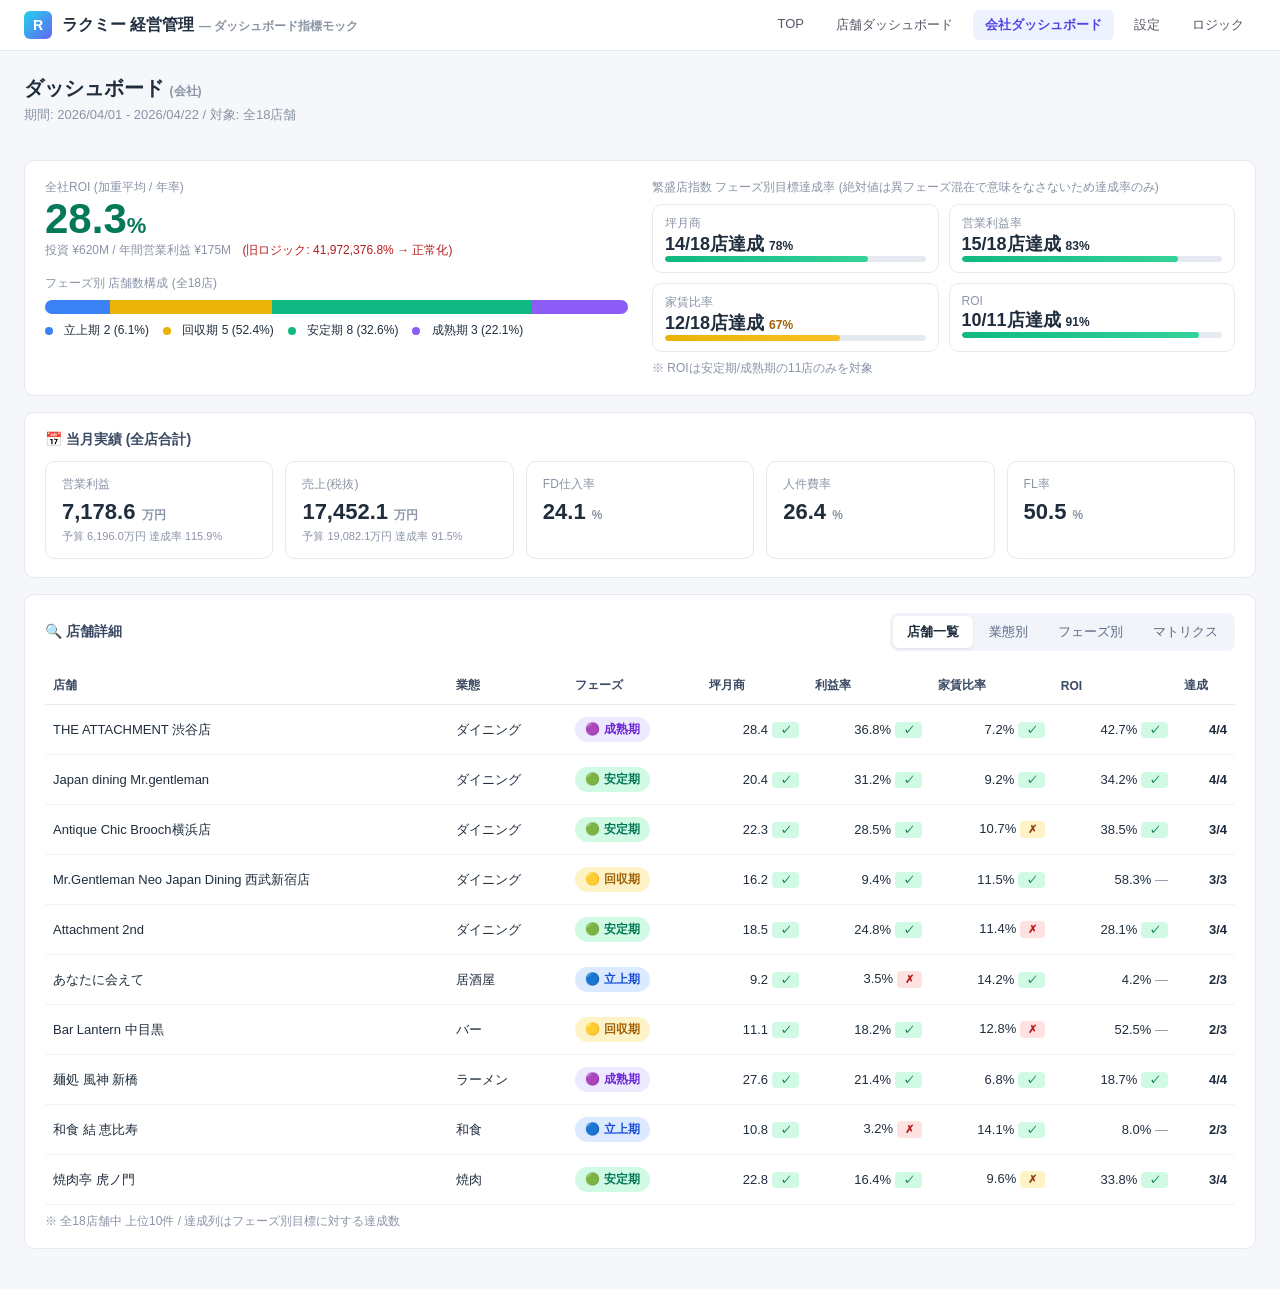
==== commit 1712739e: "refactor: 会社ダッシュボードを情報密度削減して3カードに集約 煩雑になっていた会社ダッシュボードを再構成。 意思決定に使えない重複情報を削除し、1スクロールで全体が見える構成に。  変更内容" ====
--- a/company-dashboard.html
+++ b/company-dashboard.html
@@ -31,495 +31,69 @@
     </div>
   </div>
 
-  <div class="warn-banner">
-    <span>⚠️</span>
-    <span>旧ロジックでは会社ROIが <strong>41,972,376.8%</strong> と表示されていました。新ロジック(加重平均)では下記の通り <strong>28.3%</strong> に是正されます。</span>
-  </div>
-
-  <!-- Company ROI hero -->
+  <!-- ────────────────────────────────────────────────── -->
+  <!-- 1. TOP SUMMARY: ROI + Phase構成 + 当月実績 + 4指標達成率 -->
+  <!-- ────────────────────────────────────────────────── -->
   <div class="card">
-    <h2>💡 全社ROI (加重平均)</h2>
-    <div class="roi-hero">
+    <div class="grid" style="grid-template-columns: 1fr 1fr; gap: 24px;">
+
+      <!-- Left: ROI加重平均 + フェーズ構成バー -->
       <div>
-        <div class="phase-row">
-          <span class="muted small">全店舗加重平均</span>
+        <div class="small muted">全社ROI (加重平均 / 年率)</div>
+        <div style="font-size:42px; font-weight:800; color:#047857; line-height:1.1;">28.3<span style="font-size:22px;">%</span></div>
+        <div class="small muted">投資 ¥620M / 年間営業利益 ¥175M  <span style="margin-left:8px; color:#b91c1c;">(旧ロジック: 41,972,376.8% → 正常化)</span></div>
+
+        <div class="mt-16">
+          <div class="small muted mb-8">フェーズ別 店舗数構成 (全18店)</div>
+          <!-- 横棒スタックバー -->
+          <div style="display:flex; height:14px; border-radius:7px; overflow:hidden; background:#f1f4f9;">
+            <div style="flex:2; background:#3b82f6;" title="立上期 2店"></div>
+            <div style="flex:5; background:#eab308;" title="回収期 5店"></div>
+            <div style="flex:8; background:#10b981;" title="安定期 8店"></div>
+            <div style="flex:3; background:#8b5cf6;" title="成熟期 3店"></div>
+          </div>
+          <div class="flex mt-8 small" style="gap:14px;">
+            <span class="flex"><span class="dot dot-launch"></span>&nbsp;立上期 2 (6.1%)</span>
+            <span class="flex"><span class="dot dot-recovery"></span>&nbsp;回収期 5 (52.4%)</span>
+            <span class="flex"><span class="dot dot-stable"></span>&nbsp;安定期 8 (32.6%)</span>
+            <span class="flex"><span class="dot dot-mature"></span>&nbsp;成熟期 3 (22.1%)</span>
+          </div>
         </div>
-        <div class="lbl">年率ROI = Σ(各店直近12ヶ月営業利益) ÷ Σ(各店初期投資額)</div>
-        <div class="main-val" style="color:#047857">28.3%</div>
-        <div class="muted small">投資総額 ¥620,000,000 / 年間営業利益 ¥175,460,000</div>
-
-        <div class="mt-16 small">
-          <div>旧ロジック: <span style="text-decoration:line-through" class="muted">41,972,376.8%</span> (各店ROIの単純和)</div>
-          <div>新ロジック: <strong class="up">28.3%</strong> (分子分母を先に合計してから除算)</div>
+      </div>
+
+      <!-- Right: 4指標の達成率のみ -->
+      <div>
+        <div class="small muted mb-8">繁盛店指数 フェーズ別目標達成率 <span class="muted">(絶対値は異フェーズ混在で意味をなさないため達成率のみ)</span></div>
+        <div class="grid grid-2" style="gap:10px;">
+          <div class="tile" style="padding:10px 12px;">
+            <div class="lbl small">坪月商</div>
+            <div style="font-size:18px; font-weight:700;">14/18店達成 <span class="small up">78%</span></div>
+            <div class="progress" style="height:6px;"><div class="bar" style="width:78%;"></div></div>
+          </div>
+          <div class="tile" style="padding:10px 12px;">
+            <div class="lbl small">営業利益率</div>
+            <div style="font-size:18px; font-weight:700;">15/18店達成 <span class="small up">83%</span></div>
+            <div class="progress" style="height:6px;"><div class="bar" style="width:83%;"></div></div>
+          </div>
+          <div class="tile" style="padding:10px 12px;">
+            <div class="lbl small">家賃比率</div>
+            <div style="font-size:18px; font-weight:700;">12/18店達成 <span class="small" style="color:#a16207">67%</span></div>
+            <div class="progress" style="height:6px;"><div class="bar" style="width:67%; background:linear-gradient(90deg,#eab308,#fbbf24);"></div></div>
+          </div>
+          <div class="tile" style="padding:10px 12px;">
+            <div class="lbl small">ROI</div>
+            <div style="font-size:18px; font-weight:700;">10/11店達成 <span class="small up">91%</span></div>
+            <div class="progress" style="height:6px;"><div class="bar" style="width:91%;"></div></div>
+          </div>
         </div>
-      </div>
-
-      <div>
-        <div class="small muted mb-8">フェーズ別 店舗数構成</div>
-        <div class="flex" style="gap:24px; align-items:center;">
-          <div class="donut">
-            <div class="donut-center">
-              <div style="font-size:18px; font-weight:700">18店</div>
-              <div class="small muted">合計</div>
-            </div>
-          </div>
-          <div style="flex:1">
-            <div class="flex space-between mb-8"><span class="flex"><span class="dot dot-launch"></span>&nbsp;立上期</span><span><strong>2</strong>店 (11%)</span></div>
-            <div class="flex space-between mb-8"><span class="flex"><span class="dot dot-recovery"></span>&nbsp;回収期</span><span><strong>5</strong>店 (28%)</span></div>
-            <div class="flex space-between mb-8"><span class="flex"><span class="dot dot-stable"></span>&nbsp;安定期</span><span><strong>8</strong>店 (44%)</span></div>
-            <div class="flex space-between mb-8"><span class="flex"><span class="dot dot-mature"></span>&nbsp;成熟期</span><span><strong>3</strong>店 (17%)</span></div>
-          </div>
-        </div>
-      </div>
-    </div>
-  </div>
-
-  <!-- Phase-wise ROI breakdown -->
-  <div class="card">
-    <h2>📊 フェーズ別 年率ROI</h2>
-    <div class="small muted mb-8">安定期/成熟期は加重平均年率ROI、立上期/回収期は回収進捗率を表示</div>
-    <div class="grid grid-4">
-      <div class="tile" style="border-left:4px solid #3b82f6">
-        <div class="lbl"><span class="flex"><span class="dot dot-launch"></span>&nbsp;立上期 (2店)</span></div>
-        <div class="val">平均 6.1%</div>
-        <div class="sub muted">回収進捗率平均</div>
-      </div>
-      <div class="tile" style="border-left:4px solid #eab308">
-        <div class="lbl"><span class="flex"><span class="dot dot-recovery"></span>&nbsp;回収期 (5店)</span></div>
-        <div class="val">平均 52.4%</div>
-        <div class="sub muted">回収進捗率平均</div>
-      </div>
-      <div class="tile" style="border-left:4px solid #10b981">
-        <div class="lbl"><span class="flex"><span class="dot dot-stable"></span>&nbsp;安定期 (8店)</span></div>
-        <div class="val">32.6%</div>
-        <div class="sub muted">年率ROI加重平均</div>
-      </div>
-      <div class="tile" style="border-left:4px solid #8b5cf6">
-        <div class="lbl"><span class="flex"><span class="dot dot-mature"></span>&nbsp;成熟期 (3店)</span></div>
-        <div class="val">22.1%</div>
-        <div class="sub muted">年率ROI加重平均</div>
-      </div>
-    </div>
-  </div>
-
-  <!-- Reference overall (demoted) -->
-  <div class="card">
-    <h2>🔥 繁盛店指数 (全社参考値) <span class="badge-mini" style="background:#fee2e2;color:#b91c1c;">参考のみ</span></h2>
-    <p class="small muted mb-8">異業態・異フェーズの店舗を単純平均した値のため、意思決定には下記ビュー(業態別/フェーズ別/マトリクス)を使用してください。</p>
-    <p class="small muted mb-8">全指標とも、フェーズ別目標を達成している店舗数/全店舗数で「達成率」を算出。会社ROIのみ加重平均。</p>
-    <div class="grid grid-4">
-      <div class="tile">
-        <div class="lbl">坪月商 <span class="badge-mini">目標達成 14/18店</span></div>
-        <div class="val">65.4 <span class="small muted">万円/坪</span></div>
-        <div class="progress mt-8"><div class="bar" style="width:78%; background:linear-gradient(90deg,#10b981,#34d399)"></div></div>
-        <div class="sub"><span class="up">達成率 77.8%</span></div>
-      </div>
-      <div class="tile">
-        <div class="lbl">営業利益率 <span class="badge-mini">目標達成 15/18店</span></div>
-        <div class="val">39.7 <span class="small muted">%</span></div>
-        <div class="progress mt-8"><div class="bar" style="width:83%; background:linear-gradient(90deg,#10b981,#34d399)"></div></div>
-        <div class="sub"><span class="up">達成率 83.3%</span></div>
-      </div>
-      <div class="tile">
-        <div class="lbl">家賃比率 <span class="badge-mini">目標達成 12/18店</span></div>
-        <div class="val">8.2 <span class="small muted">%</span></div>
-        <div class="progress mt-8"><div class="bar" style="width:67%; background:linear-gradient(90deg,#eab308,#fbbf24)"></div></div>
-        <div class="sub"><span style="color:#a16207">達成率 66.7%</span></div>
-      </div>
-      <div class="tile" style="background:#f0fdf4; border-color:#bbf7d0;">
-        <div class="lbl">ROI <span class="badge-mini" style="background:#d1fae5;color:#047857;">加重平均</span></div>
-        <div class="val">28.3 <span class="small muted">%</span></div>
-        <div class="progress mt-8"><div class="bar" style="width:94%; background:linear-gradient(90deg,#10b981,#34d399)"></div></div>
-        <div class="sub up">旧: 41,972,376.8% → 新ロジックで正常化</div>
-      </div>
-    </div>
-
-  </div>
-
-  <!-- Main metric view with 3 switchable modes -->
-  <div class="card">
-    <div class="flex space-between mb-16">
-      <h2 style="margin:0">📌 繁盛店指数 詳細ビュー</h2>
-      <div class="seg-control" id="view-switcher">
-        <button class="active" data-view="cuisine">A. 業態グループ別</button>
-        <button data-view="phase">B. フェーズ別詳細</button>
-        <button data-view="matrix">C. 業態×フェーズ マトリクス</button>
-      </div>
-    </div>
-
-    <!-- View A: 業態グループ別 -->
-    <div id="view-cuisine">
-      <p class="small muted mb-16">業態ごとに集計。業態ベンチマーク値と実績を並記し、業態間の強み/弱みを比較可能。</p>
-      <div class="grid grid-3">
-
-        <!-- ダイニング -->
-        <div class="cuisine-card">
-          <div class="cuisine-head">
-            <h3>🍽️ ダイニング <span class="badge-mini">7店</span></h3>
-            <span class="ach ach-good">平均達成率 82%</span>
-          </div>
-          <div class="metric-row">
-            <span class="metric-label">坪月商</span>
-            <span class="metric-value">19.8 <span class="small muted">(基準17.5)</span> <span class="ach ach-good">+13%</span></span>
-          </div>
-          <div class="metric-row">
-            <span class="metric-label">営業利益率</span>
-            <span class="metric-value">32.1% <span class="small muted">(基準12%)</span> <span class="ach ach-good">6/7店達成</span></span>
-          </div>
-          <div class="metric-row">
-            <span class="metric-label">家賃比率</span>
-            <span class="metric-value">9.8% <span class="small muted">(基準10%)</span> <span class="ach ach-good">5/7店達成</span></span>
-          </div>
-          <div class="metric-row">
-            <span class="metric-label">加重ROI</span>
-            <span class="metric-value">31.2% <span class="small muted">(投資¥2.8億)</span></span>
-          </div>
-          <div class="metric-row">
-            <span class="metric-label">フェーズ構成</span>
-            <span class="metric-value small">
-              <span class="dot dot-launch"></span>1
-              <span class="dot dot-recovery" style="margin-left:4px"></span>2
-              <span class="dot dot-stable" style="margin-left:4px"></span>3
-              <span class="dot dot-mature" style="margin-left:4px"></span>1
-            </span>
-          </div>
-        </div>
-
-        <!-- 居酒屋 -->
-        <div class="cuisine-card">
-          <div class="cuisine-head">
-            <h3>🏮 居酒屋 <span class="badge-mini">4店</span></h3>
-            <span class="ach ach-mid">平均達成率 58%</span>
-          </div>
-          <div class="metric-row">
-            <span class="metric-label">坪月商</span>
-            <span class="metric-value">13.2 <span class="small muted">(基準15)</span> <span class="ach ach-bad">-12%</span></span>
-          </div>
-          <div class="metric-row">
-            <span class="metric-label">営業利益率</span>
-            <span class="metric-value">11.8% <span class="small muted">(基準10%)</span> <span class="ach ach-good">3/4店達成</span></span>
-          </div>
-          <div class="metric-row">
-            <span class="metric-label">家賃比率</span>
-            <span class="metric-value">11.2% <span class="small muted">(基準10%)</span> <span class="ach ach-mid">2/4店達成</span></span>
-          </div>
-          <div class="metric-row">
-            <span class="metric-label">加重ROI</span>
-            <span class="metric-value">22.4% <span class="small muted">(投資¥1.1億)</span></span>
-          </div>
-          <div class="metric-row">
-            <span class="metric-label">フェーズ構成</span>
-            <span class="metric-value small">
-              <span class="dot dot-launch"></span>1
-              <span class="dot dot-recovery" style="margin-left:4px"></span>2
-              <span class="dot dot-stable" style="margin-left:4px"></span>1
-              <span class="dot dot-mature" style="margin-left:4px"></span>0
-            </span>
-          </div>
-        </div>
-
-        <!-- バー -->
-        <div class="cuisine-card">
-          <div class="cuisine-head">
-            <h3>🍸 バー <span class="badge-mini">2店</span></h3>
-            <span class="ach ach-good">平均達成率 88%</span>
-          </div>
-          <div class="metric-row">
-            <span class="metric-label">坪月商</span>
-            <span class="metric-value">11.5 <span class="small muted">(基準10)</span> <span class="ach ach-good">+15%</span></span>
-          </div>
-          <div class="metric-row">
-            <span class="metric-label">営業利益率</span>
-            <span class="metric-value">24.5% <span class="small muted">(基準20%)</span> <span class="ach ach-good">2/2店達成</span></span>
-          </div>
-          <div class="metric-row">
-            <span class="metric-label">家賃比率</span>
-            <span class="metric-value">11.8% <span class="small muted">(基準12%)</span> <span class="ach ach-good">2/2店達成</span></span>
-          </div>
-          <div class="metric-row">
-            <span class="metric-label">加重ROI</span>
-            <span class="metric-value">29.8% <span class="small muted">(投資¥0.4億)</span></span>
-          </div>
-          <div class="metric-row">
-            <span class="metric-label">フェーズ構成</span>
-            <span class="metric-value small">
-              <span class="dot dot-recovery"></span>1
-              <span class="dot dot-stable" style="margin-left:4px"></span>1
-            </span>
-          </div>
-        </div>
-
-        <!-- ラーメン -->
-        <div class="cuisine-card">
-          <div class="cuisine-head">
-            <h3>🍜 ラーメン <span class="badge-mini">2店</span></h3>
-            <span class="ach ach-good">平均達成率 95%</span>
-          </div>
-          <div class="metric-row">
-            <span class="metric-label">坪月商</span>
-            <span class="metric-value">26.4 <span class="small muted">(基準22)</span> <span class="ach ach-good">+20%</span></span>
-          </div>
-          <div class="metric-row">
-            <span class="metric-label">営業利益率</span>
-            <span class="metric-value">18.2% <span class="small muted">(基準15%)</span> <span class="ach ach-good">2/2店達成</span></span>
-          </div>
-          <div class="metric-row">
-            <span class="metric-label">家賃比率</span>
-            <span class="metric-value">7.5% <span class="small muted">(基準8%)</span> <span class="ach ach-good">2/2店達成</span></span>
-          </div>
-          <div class="metric-row">
-            <span class="metric-label">加重ROI</span>
-            <span class="metric-value">26.8% <span class="small muted">(投資¥0.5億)</span></span>
-          </div>
-          <div class="metric-row">
-            <span class="metric-label">フェーズ構成</span>
-            <span class="metric-value small">
-              <span class="dot dot-stable"></span>1
-              <span class="dot dot-mature" style="margin-left:4px"></span>1
-            </span>
-          </div>
-        </div>
-
-        <!-- 焼肉 -->
-        <div class="cuisine-card">
-          <div class="cuisine-head">
-            <h3>🥩 焼肉 <span class="badge-mini">2店</span></h3>
-            <span class="ach ach-good">平均達成率 85%</span>
-          </div>
-          <div class="metric-row">
-            <span class="metric-label">坪月商</span>
-            <span class="metric-value">22.1 <span class="small muted">(基準20)</span> <span class="ach ach-good">+11%</span></span>
-          </div>
-          <div class="metric-row">
-            <span class="metric-label">営業利益率</span>
-            <span class="metric-value">15.8% <span class="small muted">(基準14%)</span> <span class="ach ach-good">2/2店達成</span></span>
-          </div>
-          <div class="metric-row">
-            <span class="metric-label">家賃比率</span>
-            <span class="metric-value">9.4% <span class="small muted">(基準9%)</span> <span class="ach ach-mid">1/2店達成</span></span>
-          </div>
-          <div class="metric-row">
-            <span class="metric-label">加重ROI</span>
-            <span class="metric-value">33.8% <span class="small muted">(投資¥1.1億)</span></span>
-          </div>
-          <div class="metric-row">
-            <span class="metric-label">フェーズ構成</span>
-            <span class="metric-value small">
-              <span class="dot dot-stable"></span>1
-              <span class="dot dot-mature" style="margin-left:4px"></span>1
-            </span>
-          </div>
-        </div>
-
-        <!-- 和食 -->
-        <div class="cuisine-card">
-          <div class="cuisine-head">
-            <h3>🍱 和食 <span class="badge-mini">1店</span></h3>
-            <span class="ach ach-mid">平均達成率 50%</span>
-          </div>
-          <div class="metric-row">
-            <span class="metric-label">坪月商</span>
-            <span class="metric-value">10.8 <span class="small muted">(基準18×0.6=10.8)</span> <span class="ach ach-good">±0%</span></span>
-          </div>
-          <div class="metric-row">
-            <span class="metric-label">営業利益率</span>
-            <span class="metric-value">3.2% <span class="small muted">(立上目標4.8%)</span> <span class="ach ach-bad">未達</span></span>
-          </div>
-          <div class="metric-row">
-            <span class="metric-label">家賃比率</span>
-            <span class="metric-value">14.1% <span class="small muted">(立上目標15%)</span> <span class="ach ach-good">達成</span></span>
-          </div>
-          <div class="metric-row">
-            <span class="metric-label">加重ROI</span>
-            <span class="metric-value">8.0% <span class="small muted">(回収進捗)</span></span>
-          </div>
-          <div class="metric-row">
-            <span class="metric-label">フェーズ構成</span>
-            <span class="metric-value small">
-              <span class="dot dot-launch"></span>1
-            </span>
-          </div>
-        </div>
-
-      </div>
-    </div>
-
-    <!-- View B: フェーズ別詳細 -->
-    <div id="view-phase" style="display:none">
-      <p class="small muted mb-16">フェーズごとにサマリ+店舗別詳細テーブル。各行を展開して店舗別実績を確認できます。</p>
-
-      <details class="phase-accord">
-        <summary>
-          <span><span class="phase-badge phase-launch">🔵 立上期</span> <strong>2店</strong> <span class="muted small">(投資総額 ¥63,000,000)</span></span>
-          <span class="ach ach-mid">平均達成率 56%</span>
-        </summary>
-        <div class="body">
-          <div class="grid grid-4 mb-16">
-            <div class="tile"><div class="lbl">坪月商達成</div><div class="val">2/2</div><div class="sub">100%</div></div>
-            <div class="tile"><div class="lbl">利益率達成</div><div class="val" style="color:#b91c1c">0/2</div><div class="sub">0%</div></div>
-            <div class="tile"><div class="lbl">家賃比率達成</div><div class="val">2/2</div><div class="sub">100%</div></div>
-            <div class="tile"><div class="lbl">ROI平均(回収進捗)</div><div class="val">6.1%</div><div class="sub muted">—</div></div>
-          </div>
-          <table class="data">
-            <thead>
-              <tr><th>店舗</th><th>業態</th><th class="num">坪月商</th><th class="num">利益率</th><th class="num">家賃比率</th><th class="num">ROI(進捗)</th></tr>
-            </thead>
-            <tbody>
-              <tr><td>あなたに会えて</td><td>居酒屋</td><td class="num">9.2 <span class="ach ach-good">+2%</span></td><td class="num">3.5% <span class="ach ach-bad">未達</span></td><td class="num">14.2% <span class="ach ach-good">達成</span></td><td class="num">4.2%</td></tr>
-              <tr><td>和食 結 恵比寿</td><td>和食</td><td class="num">10.8 <span class="ach ach-good">±0%</span></td><td class="num">3.2% <span class="ach ach-bad">未達</span></td><td class="num">14.1% <span class="ach ach-good">達成</span></td><td class="num">8.0%</td></tr>
-            </tbody>
-          </table>
-        </div>
-      </details>
-
-      <details class="phase-accord">
-        <summary>
-          <span><span class="phase-badge phase-recovery">🟡 回収期</span> <strong>5店</strong> <span class="muted small">(投資総額 ¥156,000,000)</span></span>
-          <span class="ach ach-mid">平均達成率 68%</span>
-        </summary>
-        <div class="body">
-          <div class="grid grid-4 mb-16">
-            <div class="tile"><div class="lbl">坪月商達成</div><div class="val">4/5</div><div class="sub">80%</div></div>
-            <div class="tile"><div class="lbl">利益率達成</div><div class="val">4/5</div><div class="sub">80%</div></div>
-            <div class="tile"><div class="lbl">家賃比率達成</div><div class="val" style="color:#a16207">3/5</div><div class="sub">60%</div></div>
-            <div class="tile"><div class="lbl">ROI平均(回収進捗)</div><div class="val">52.4%</div><div class="sub muted">—</div></div>
-          </div>
-          <table class="data">
-            <thead>
-              <tr><th>店舗</th><th>業態</th><th class="num">坪月商</th><th class="num">利益率</th><th class="num">家賃比率</th><th class="num">ROI(進捗)</th></tr>
-            </thead>
-            <tbody>
-              <tr><td>Mr.Gentleman Neo Japan Dining 西武新宿店</td><td>ダイニング</td><td class="num">16.2 <span class="ach ach-good">達成</span></td><td class="num">9.4% <span class="ach ach-good">達成</span></td><td class="num">11.5% <span class="ach ach-good">達成</span></td><td class="num">58.3%</td></tr>
-              <tr><td>Bar Lantern 中目黒</td><td>バー</td><td class="num">11.1 <span class="ach ach-good">達成</span></td><td class="num">18.2% <span class="ach ach-good">達成</span></td><td class="num">12.8% <span class="ach ach-bad">未達</span></td><td class="num">52.5%</td></tr>
-              <tr><td>居酒屋 彩 新宿</td><td>居酒屋</td><td class="num">13.8 <span class="ach ach-good">達成</span></td><td class="num">8.2% <span class="ach ach-good">達成</span></td><td class="num">13.5% <span class="ach ach-bad">未達</span></td><td class="num">48.0%</td></tr>
-              <tr><td>Dining Noir 銀座</td><td>ダイニング</td><td class="num">15.8 <span class="ach ach-good">達成</span></td><td class="num">10.5% <span class="ach ach-good">達成</span></td><td class="num">10.8% <span class="ach ach-good">達成</span></td><td class="num">62.5%</td></tr>
-              <tr><td>居酒屋 蔵 池袋</td><td>居酒屋</td><td class="num">10.5 <span class="ach ach-bad">未達</span></td><td class="num">6.2% <span class="ach ach-bad">未達</span></td><td class="num">11.2% <span class="ach ach-good">達成</span></td><td class="num">41.0%</td></tr>
-            </tbody>
-          </table>
-        </div>
-      </details>
-
-      <details class="phase-accord" open>
-        <summary>
-          <span><span class="phase-badge phase-stable">🟢 安定期</span> <strong>8店</strong> <span class="muted small">(投資総額 ¥338,000,000)</span></span>
-          <span class="ach ach-good">平均達成率 81%</span>
-        </summary>
-        <div class="body">
-          <div class="grid grid-4 mb-16">
-            <div class="tile"><div class="lbl">坪月商達成</div><div class="val">6/8</div><div class="sub">75%</div></div>
-            <div class="tile"><div class="lbl">利益率達成</div><div class="val">8/8</div><div class="sub">100%</div></div>
-            <div class="tile"><div class="lbl">家賃比率達成</div><div class="val" style="color:#a16207">5/8</div><div class="sub">63%</div></div>
-            <div class="tile"><div class="lbl">加重ROI</div><div class="val">32.6%</div><div class="sub up">目標25%超</div></div>
-          </div>
-          <table class="data">
-            <thead>
-              <tr><th>店舗</th><th>業態</th><th class="num">坪月商</th><th class="num">利益率</th><th class="num">家賃比率</th><th class="num">年率ROI</th></tr>
-            </thead>
-            <tbody>
-              <tr><td>Antique Chic Brooch横浜店</td><td>ダイニング</td><td class="num">22.3 <span class="ach ach-good">+27%</span></td><td class="num">28.5% <span class="ach ach-good">達成</span></td><td class="num">10.7% <span class="ach ach-mid">未達</span></td><td class="num">38.5%</td></tr>
-              <tr><td>Japan dining Mr.gentleman</td><td>ダイニング</td><td class="num">20.4 <span class="ach ach-good">達成</span></td><td class="num">31.2% <span class="ach ach-good">達成</span></td><td class="num">9.2% <span class="ach ach-good">達成</span></td><td class="num">34.2%</td></tr>
-              <tr><td>Attachment 2nd</td><td>ダイニング</td><td class="num">18.5 <span class="ach ach-good">達成</span></td><td class="num">24.8% <span class="ach ach-good">達成</span></td><td class="num">11.4% <span class="ach ach-bad">未達</span></td><td class="num">28.1%</td></tr>
-              <tr><td>焼肉亭 虎ノ門</td><td>焼肉</td><td class="num">22.8 <span class="ach ach-good">達成</span></td><td class="num">16.4% <span class="ach ach-good">達成</span></td><td class="num">9.6% <span class="ach ach-mid">未達</span></td><td class="num">33.8%</td></tr>
-              <tr><td>麺屋 楓 新橋</td><td>ラーメン</td><td class="num">25.2 <span class="ach ach-good">達成</span></td><td class="num">17.8% <span class="ach ach-good">達成</span></td><td class="num">7.8% <span class="ach ach-good">達成</span></td><td class="num">30.2%</td></tr>
-              <tr><td>Bar Moon 六本木</td><td>バー</td><td class="num">11.8 <span class="ach ach-good">達成</span></td><td class="num">26.4% <span class="ach ach-good">達成</span></td><td class="num">10.8% <span class="ach ach-good">達成</span></td><td class="num">34.6%</td></tr>
-              <tr><td>居酒屋 縁 秋葉原</td><td>居酒屋</td><td class="num">14.2 <span class="ach ach-bad">未達</span></td><td class="num">10.5% <span class="ach ach-good">達成</span></td><td class="num">10.2% <span class="ach ach-mid">未達</span></td><td class="num">26.8%</td></tr>
-              <tr><td>和食 雅 品川</td><td>和食</td><td class="num">17.1 <span class="ach ach-bad">未達</span></td><td class="num">13.8% <span class="ach ach-good">達成</span></td><td class="num">9.8% <span class="ach ach-good">達成</span></td><td class="num">32.8%</td></tr>
-            </tbody>
-          </table>
-        </div>
-      </details>
-
-      <details class="phase-accord">
-        <summary>
-          <span><span class="phase-badge phase-mature">🟣 成熟期</span> <strong>3店</strong> <span class="muted small">(投資総額 ¥63,000,000)</span></span>
-          <span class="ach ach-good">平均達成率 83%</span>
-        </summary>
-        <div class="body">
-          <div class="grid grid-4 mb-16">
-            <div class="tile"><div class="lbl">坪月商達成</div><div class="val">2/3</div><div class="sub">67%</div></div>
-            <div class="tile"><div class="lbl">利益率達成</div><div class="val">3/3</div><div class="sub">100%</div></div>
-            <div class="tile"><div class="lbl">家賃比率達成</div><div class="val">2/3</div><div class="sub">67%</div></div>
-            <div class="tile"><div class="lbl">加重ROI</div><div class="val">22.1%</div><div class="sub up">目標20%超</div></div>
-          </div>
-          <table class="data">
-            <thead>
-              <tr><th>店舗</th><th>業態</th><th class="num">坪月商</th><th class="num">利益率</th><th class="num">家賃比率</th><th class="num">年率ROI</th></tr>
-            </thead>
-            <tbody>
-              <tr><td>THE ATTACHMENT 渋谷店</td><td>ダイニング</td><td class="num">28.4 <span class="ach ach-good">達成</span></td><td class="num">36.8% <span class="ach ach-good">達成</span></td><td class="num">7.2% <span class="ach ach-good">達成</span></td><td class="num">42.7%</td></tr>
-              <tr><td>麺処 風神 新橋</td><td>ラーメン</td><td class="num">27.6 <span class="ach ach-good">達成</span></td><td class="num">21.4% <span class="ach ach-good">達成</span></td><td class="num">6.8% <span class="ach ach-good">達成</span></td><td class="num">18.7%</td></tr>
-              <tr><td>焼肉 龍 五反田</td><td>焼肉</td><td class="num">19.8 <span class="ach ach-bad">未達</span></td><td class="num">15.2% <span class="ach ach-good">達成</span></td><td class="num">9.1% <span class="ach ach-bad">未達</span></td><td class="num">24.5%</td></tr>
-            </tbody>
-          </table>
-        </div>
-      </details>
-    </div>
-
-    <!-- View C: 業態×フェーズマトリクス -->
-    <div id="view-matrix" style="display:none">
-      <p class="small muted mb-16">業態×フェーズの2軸で4指標の<strong>平均達成率</strong>を表示。濃い緑=高達成、赤=低達成。特異セグメント(例:居酒屋の回収期は家賃比率が弱い等)を発見できます。</p>
-
-      <div class="matrix" style="grid-template-columns: 140px repeat(4, 1fr);">
-        <div class="header"></div>
-        <div class="header" style="text-align:center"><span class="phase-badge phase-launch">🔵 立上期</span></div>
-        <div class="header" style="text-align:center"><span class="phase-badge phase-recovery">🟡 回収期</span></div>
-        <div class="header" style="text-align:center"><span class="phase-badge phase-stable">🟢 安定期</span></div>
-        <div class="header" style="text-align:center"><span class="phase-badge phase-mature">🟣 成熟期</span></div>
-
-        <div class="header">🍽️ ダイニング</div>
-        <div class="cell cell-0"><div class="n">—</div><div class="s">0店</div></div>
-        <div class="cell cell-3"><div class="n">72%</div><div class="s">2店</div></div>
-        <div class="cell cell-4"><div class="n">85%</div><div class="s">3店</div></div>
-        <div class="cell cell-4"><div class="n">95%</div><div class="s">1店</div></div>
-
-        <div class="header">🏮 居酒屋</div>
-        <div class="cell cell-2"><div class="n">50%</div><div class="s">1店</div></div>
-        <div class="cell cell-2"><div class="n">55%</div><div class="s">2店</div></div>
-        <div class="cell cell-3"><div class="n">65%</div><div class="s">1店</div></div>
-        <div class="cell cell-0"><div class="n">—</div><div class="s">0店</div></div>
-
-        <div class="header">🍸 バー</div>
-        <div class="cell cell-0"><div class="n">—</div><div class="s">0店</div></div>
-        <div class="cell cell-3"><div class="n">75%</div><div class="s">1店</div></div>
-        <div class="cell cell-4"><div class="n">100%</div><div class="s">1店</div></div>
-        <div class="cell cell-0"><div class="n">—</div><div class="s">0店</div></div>
-
-        <div class="header">🍜 ラーメン</div>
-        <div class="cell cell-0"><div class="n">—</div><div class="s">0店</div></div>
-        <div class="cell cell-0"><div class="n">—</div><div class="s">0店</div></div>
-        <div class="cell cell-4"><div class="n">100%</div><div class="s">1店</div></div>
-        <div class="cell cell-4"><div class="n">90%</div><div class="s">1店</div></div>
-
-        <div class="header">🥩 焼肉</div>
-        <div class="cell cell-0"><div class="n">—</div><div class="s">0店</div></div>
-        <div class="cell cell-0"><div class="n">—</div><div class="s">0店</div></div>
-        <div class="cell cell-4"><div class="n">92%</div><div class="s">1店</div></div>
-        <div class="cell cell-3"><div class="n">78%</div><div class="s">1店</div></div>
-
-        <div class="header">🍱 和食</div>
-        <div class="cell cell-2"><div class="n">50%</div><div class="s">1店</div></div>
-        <div class="cell cell-0"><div class="n">—</div><div class="s">0店</div></div>
-        <div class="cell cell-3"><div class="n">78%</div><div class="s">1店</div></div>
-        <div class="cell cell-0"><div class="n">—</div><div class="s">0店</div></div>
-      </div>
-
-      <div class="flex mt-16 small" style="gap:12px">
-        <span class="flex"><span class="cell cell-1" style="width:22px;height:14px;min-height:0;padding:0"></span>&nbsp;0-39%</span>
-        <span class="flex"><span class="cell cell-2" style="width:22px;height:14px;min-height:0;padding:0"></span>&nbsp;40-59%</span>
-        <span class="flex"><span class="cell cell-3" style="width:22px;height:14px;min-height:0;padding:0"></span>&nbsp;60-79%</span>
-        <span class="flex"><span class="cell cell-4" style="width:22px;height:14px;min-height:0;padding:0"></span>&nbsp;80-100%</span>
-        <span class="flex"><span class="cell cell-0" style="width:22px;height:14px;min-height:0;padding:0"></span>&nbsp;該当なし</span>
-      </div>
-
-      <div class="info-banner mt-16">
-        <span>💡</span>
-        <span>指標セレクタで「坪月商のみ」「家賃比率のみ」など単一指標に絞った表示も実装予定。本モックは4指標の平均達成率を表示。</span>
-      </div>
-    </div>
-
-  </div>
-
-  <!-- 当月実績 -->
+        <div class="small muted mt-8">※ ROIは安定期/成熟期の11店のみを対象</div>
+      </div>
+    </div>
+  </div>
+
+  <!-- ────────────────────────────────────────────────── -->
+  <!-- 2. 当月実績 (既存) -->
+  <!-- ────────────────────────────────────────────────── -->
   <div class="card">
     <h2>📅 当月実績 (全店合計)</h2>
     <div class="grid grid-5">
@@ -539,88 +113,265 @@
     </div>
   </div>
 
-  <!-- Shop list with phase (legacy all-in-one) -->
+  <!-- ────────────────────────────────────────────────── -->
+  <!-- 3. 探索テーブル (タブで4ビュー切替) -->
+  <!-- ────────────────────────────────────────────────── -->
   <div class="card">
-    <h2>🏪 店舗別フェーズ一覧 <span class="badge-mini">全18店抜粋</span></h2>
-    <table class="data">
-      <thead>
-        <tr>
-          <th>#</th><th>店舗</th><th>業態</th><th>フェーズ</th>
-          <th class="num">初期投資</th><th class="num">累計営業利益</th>
-          <th class="num">回収進捗率</th><th class="num">年率ROI</th>
-          <th class="num">残回収月</th>
-        </tr>
-      </thead>
-      <tbody>
-        <tr>
-          <td>1</td><td>THE ATTACHMENT 渋谷店</td><td>ダイニング</td>
-          <td><span class="phase-badge phase-mature">🟣 成熟期</span></td>
-          <td class="num">¥45,000,000</td><td class="num">¥173,250,000</td>
-          <td class="num">385%</td><td class="num up">42.7%</td><td class="num muted">回収済</td>
-        </tr>
-        <tr>
-          <td>2</td><td>Japan dining Mr.gentleman</td><td>ダイニング</td>
-          <td><span class="phase-badge phase-stable">🟢 安定期</span></td>
-          <td class="num">¥38,000,000</td><td class="num">¥60,040,000</td>
-          <td class="num">158%</td><td class="num up">34.2%</td><td class="num muted">回収済</td>
-        </tr>
-        <tr>
-          <td>3</td><td>あなたに会えて</td><td>居酒屋</td>
-          <td><span class="phase-badge phase-launch">🔵 立上期</span></td>
-          <td class="num">¥28,000,000</td><td class="num">¥1,176,000</td>
-          <td class="num">4.2%</td><td class="num muted">—</td><td class="num">約28ヶ月</td>
-        </tr>
-        <tr>
-          <td>4</td><td>Attachment 2nd</td><td>ダイニング</td>
-          <td><span class="phase-badge phase-stable">🟢 安定期</span></td>
-          <td class="num">¥42,000,000</td><td class="num">¥55,440,000</td>
-          <td class="num">132%</td><td class="num up">28.1%</td><td class="num muted">回収済</td>
-        </tr>
-        <tr>
-          <td>5</td><td>Mr.Gentleman Neo Japan Dining 西武新宿店</td><td>ダイニング</td>
-          <td><span class="phase-badge phase-recovery">🟡 回収期</span></td>
-          <td class="num">¥40,000,000</td><td class="num">¥23,320,000</td>
-          <td class="num">58.3%</td><td class="num muted">—</td><td class="num">約13ヶ月</td>
-        </tr>
-        <tr>
-          <td>6</td><td>Antique Chic Brooch横浜店</td><td>ダイニング</td>
-          <td><span class="phase-badge phase-stable">🟢 安定期</span></td>
-          <td class="num">¥50,000,000</td><td class="num">¥60,500,000</td>
-          <td class="num">121%</td><td class="num up">38.5%</td><td class="num muted">回収済</td>
-        </tr>
-        <tr>
-          <td>7</td><td>Bar Lantern 中目黒</td><td>バー</td>
-          <td><span class="phase-badge phase-recovery">🟡 回収期</span></td>
-          <td class="num">¥18,000,000</td><td class="num">¥9,450,000</td>
-          <td class="num">52.5%</td><td class="num muted">—</td><td class="num">約15ヶ月</td>
-        </tr>
-        <tr>
-          <td>8</td><td>麺処 風神 新橋</td><td>ラーメン</td>
-          <td><span class="phase-badge phase-mature">🟣 成熟期</span></td>
-          <td class="num">¥22,000,000</td><td class="num">¥79,200,000</td>
-          <td class="num">360%</td><td class="num up">18.7%</td><td class="num muted">回収済</td>
-        </tr>
-        <tr>
-          <td>9</td><td>和食 結 恵比寿</td><td>和食</td>
-          <td><span class="phase-badge phase-launch">🔵 立上期</span></td>
-          <td class="num">¥35,000,000</td><td class="num">¥2,800,000</td>
-          <td class="num">8.0%</td><td class="num muted">—</td><td class="num">約32ヶ月</td>
-        </tr>
-        <tr>
-          <td>10</td><td>焼肉亭 虎ノ門</td><td>焼肉</td>
-          <td><span class="phase-badge phase-stable">🟢 安定期</span></td>
-          <td class="num">¥55,000,000</td><td class="num">¥82,500,000</td>
-          <td class="num">150%</td><td class="num up">33.8%</td><td class="num muted">回収済</td>
-        </tr>
-      </tbody>
-    </table>
-    <div class="small muted mt-8">※ 全18店舗中、上位10件を表示</div>
+    <div class="flex space-between mb-16">
+      <h2 style="margin:0">🔍 店舗詳細</h2>
+      <div class="seg-control" id="view-switcher">
+        <button class="active" data-view="list">店舗一覧</button>
+        <button data-view="cuisine">業態別</button>
+        <button data-view="phase">フェーズ別</button>
+        <button data-view="matrix">マトリクス</button>
+      </div>
+    </div>
+
+    <!-- View: 店舗一覧 (default) -->
+    <div id="view-list">
+      <table class="data">
+        <thead>
+          <tr>
+            <th>店舗</th><th>業態</th><th>フェーズ</th>
+            <th class="num">坪月商</th><th class="num">利益率</th><th class="num">家賃比率</th><th class="num">ROI</th>
+            <th class="num">達成</th>
+          </tr>
+        </thead>
+        <tbody>
+          <tr>
+            <td>THE ATTACHMENT 渋谷店</td><td>ダイニング</td>
+            <td><span class="phase-badge phase-mature">🟣 成熟期</span></td>
+            <td class="num">28.4 <span class="ach ach-good">✓</span></td>
+            <td class="num">36.8% <span class="ach ach-good">✓</span></td>
+            <td class="num">7.2% <span class="ach ach-good">✓</span></td>
+            <td class="num">42.7% <span class="ach ach-good">✓</span></td>
+            <td class="num"><strong>4/4</strong></td>
+          </tr>
+          <tr>
+            <td>Japan dining Mr.gentleman</td><td>ダイニング</td>
+            <td><span class="phase-badge phase-stable">🟢 安定期</span></td>
+            <td class="num">20.4 <span class="ach ach-good">✓</span></td>
+            <td class="num">31.2% <span class="ach ach-good">✓</span></td>
+            <td class="num">9.2% <span class="ach ach-good">✓</span></td>
+            <td class="num">34.2% <span class="ach ach-good">✓</span></td>
+            <td class="num"><strong>4/4</strong></td>
+          </tr>
+          <tr>
+            <td>Antique Chic Brooch横浜店</td><td>ダイニング</td>
+            <td><span class="phase-badge phase-stable">🟢 安定期</span></td>
+            <td class="num">22.3 <span class="ach ach-good">✓</span></td>
+            <td class="num">28.5% <span class="ach ach-good">✓</span></td>
+            <td class="num">10.7% <span class="ach ach-mid">✗</span></td>
+            <td class="num">38.5% <span class="ach ach-good">✓</span></td>
+            <td class="num"><strong>3/4</strong></td>
+          </tr>
+          <tr>
+            <td>Mr.Gentleman Neo Japan Dining 西武新宿店</td><td>ダイニング</td>
+            <td><span class="phase-badge phase-recovery">🟡 回収期</span></td>
+            <td class="num">16.2 <span class="ach ach-good">✓</span></td>
+            <td class="num">9.4% <span class="ach ach-good">✓</span></td>
+            <td class="num">11.5% <span class="ach ach-good">✓</span></td>
+            <td class="num">58.3% <span class="muted">—</span></td>
+            <td class="num"><strong>3/3</strong></td>
+          </tr>
+          <tr>
+            <td>Attachment 2nd</td><td>ダイニング</td>
+            <td><span class="phase-badge phase-stable">🟢 安定期</span></td>
+            <td class="num">18.5 <span class="ach ach-good">✓</span></td>
+            <td class="num">24.8% <span class="ach ach-good">✓</span></td>
+            <td class="num">11.4% <span class="ach ach-bad">✗</span></td>
+            <td class="num">28.1% <span class="ach ach-good">✓</span></td>
+            <td class="num"><strong>3/4</strong></td>
+          </tr>
+          <tr>
+            <td>あなたに会えて</td><td>居酒屋</td>
+            <td><span class="phase-badge phase-launch">🔵 立上期</span></td>
+            <td class="num">9.2 <span class="ach ach-good">✓</span></td>
+            <td class="num">3.5% <span class="ach ach-bad">✗</span></td>
+            <td class="num">14.2% <span class="ach ach-good">✓</span></td>
+            <td class="num">4.2% <span class="muted">—</span></td>
+            <td class="num"><strong>2/3</strong></td>
+          </tr>
+          <tr>
+            <td>Bar Lantern 中目黒</td><td>バー</td>
+            <td><span class="phase-badge phase-recovery">🟡 回収期</span></td>
+            <td class="num">11.1 <span class="ach ach-good">✓</span></td>
+            <td class="num">18.2% <span class="ach ach-good">✓</span></td>
+            <td class="num">12.8% <span class="ach ach-bad">✗</span></td>
+            <td class="num">52.5% <span class="muted">—</span></td>
+            <td class="num"><strong>2/3</strong></td>
+          </tr>
+          <tr>
+            <td>麺処 風神 新橋</td><td>ラーメン</td>
+            <td><span class="phase-badge phase-mature">🟣 成熟期</span></td>
+            <td class="num">27.6 <span class="ach ach-good">✓</span></td>
+            <td class="num">21.4% <span class="ach ach-good">✓</span></td>
+            <td class="num">6.8% <span class="ach ach-good">✓</span></td>
+            <td class="num">18.7% <span class="ach ach-good">✓</span></td>
+            <td class="num"><strong>4/4</strong></td>
+          </tr>
+          <tr>
+            <td>和食 結 恵比寿</td><td>和食</td>
+            <td><span class="phase-badge phase-launch">🔵 立上期</span></td>
+            <td class="num">10.8 <span class="ach ach-good">✓</span></td>
+            <td class="num">3.2% <span class="ach ach-bad">✗</span></td>
+            <td class="num">14.1% <span class="ach ach-good">✓</span></td>
+            <td class="num">8.0% <span class="muted">—</span></td>
+            <td class="num"><strong>2/3</strong></td>
+          </tr>
+          <tr>
+            <td>焼肉亭 虎ノ門</td><td>焼肉</td>
+            <td><span class="phase-badge phase-stable">🟢 安定期</span></td>
+            <td class="num">22.8 <span class="ach ach-good">✓</span></td>
+            <td class="num">16.4% <span class="ach ach-good">✓</span></td>
+            <td class="num">9.6% <span class="ach ach-mid">✗</span></td>
+            <td class="num">33.8% <span class="ach ach-good">✓</span></td>
+            <td class="num"><strong>3/4</strong></td>
+          </tr>
+        </tbody>
+      </table>
+      <div class="small muted mt-8">※ 全18店舗中 上位10件 / 達成列はフェーズ別目標に対する達成数</div>
+    </div>
+
+    <!-- View: 業態別 -->
+    <div id="view-cuisine" style="display:none">
+      <p class="small muted mb-16">業態ごとの集計。業態基準との差分と加重ROIで業態間比較。</p>
+      <table class="data">
+        <thead>
+          <tr>
+            <th>業態</th>
+            <th class="num">店舗</th>
+            <th class="num">坪月商(基準比)</th>
+            <th class="num">利益率(基準比)</th>
+            <th class="num">家賃比率</th>
+            <th class="num">加重ROI</th>
+            <th>フェーズ構成</th>
+          </tr>
+        </thead>
+        <tbody>
+          <tr><td>🍽️ ダイニング</td><td class="num">7</td><td class="num">19.8 <span class="up small">+13%</span></td><td class="num">32.1% <span class="up small">+167%</span></td><td class="num">9.8% <span class="up small">達成</span></td><td class="num"><strong>31.2%</strong></td><td><span class="dot dot-launch"></span>1 <span class="dot dot-recovery"></span>2 <span class="dot dot-stable"></span>3 <span class="dot dot-mature"></span>1</td></tr>
+          <tr><td>🏮 居酒屋</td><td class="num">4</td><td class="num">13.2 <span class="down small">-12%</span></td><td class="num">11.8% <span class="up small">+18%</span></td><td class="num">11.2% <span class="down small">未達</span></td><td class="num"><strong>22.4%</strong></td><td><span class="dot dot-launch"></span>1 <span class="dot dot-recovery"></span>2 <span class="dot dot-stable"></span>1</td></tr>
+          <tr><td>🍸 バー</td><td class="num">2</td><td class="num">11.5 <span class="up small">+15%</span></td><td class="num">24.5% <span class="up small">+22%</span></td><td class="num">11.8% <span class="up small">達成</span></td><td class="num"><strong>29.8%</strong></td><td><span class="dot dot-recovery"></span>1 <span class="dot dot-stable"></span>1</td></tr>
+          <tr><td>🍜 ラーメン</td><td class="num">2</td><td class="num">26.4 <span class="up small">+20%</span></td><td class="num">18.2% <span class="up small">+21%</span></td><td class="num">7.5% <span class="up small">達成</span></td><td class="num"><strong>26.8%</strong></td><td><span class="dot dot-stable"></span>1 <span class="dot dot-mature"></span>1</td></tr>
+          <tr><td>🥩 焼肉</td><td class="num">2</td><td class="num">22.1 <span class="up small">+11%</span></td><td class="num">15.8% <span class="up small">+13%</span></td><td class="num">9.4% <span class="down small">未達</span></td><td class="num"><strong>33.8%</strong></td><td><span class="dot dot-stable"></span>1 <span class="dot dot-mature"></span>1</td></tr>
+          <tr><td>🍱 和食</td><td class="num">1</td><td class="num">10.8 <span class="muted small">±0%</span></td><td class="num">3.2% <span class="down small">未達(立上)</span></td><td class="num">14.1% <span class="up small">達成(立上)</span></td><td class="num"><strong>8.0%</strong></td><td><span class="dot dot-launch"></span>1</td></tr>
+        </tbody>
+      </table>
+    </div>
+
+    <!-- View: フェーズ別 -->
+    <div id="view-phase" style="display:none">
+      <p class="small muted mb-16">フェーズごとのサマリ。各行の指標は当該フェーズ目標に対する達成店数。</p>
+      <table class="data">
+        <thead>
+          <tr>
+            <th>フェーズ</th>
+            <th class="num">店舗</th>
+            <th class="num">投資総額</th>
+            <th class="num">坪月商達成</th>
+            <th class="num">利益率達成</th>
+            <th class="num">家賃比率達成</th>
+            <th class="num">代表ROI</th>
+          </tr>
+        </thead>
+        <tbody>
+          <tr>
+            <td><span class="phase-badge phase-launch">🔵 立上期</span></td>
+            <td class="num">2</td><td class="num">¥63M</td>
+            <td class="num">2/2 <span class="ach ach-good">100%</span></td>
+            <td class="num">0/2 <span class="ach ach-bad">0%</span></td>
+            <td class="num">2/2 <span class="ach ach-good">100%</span></td>
+            <td class="num">平均6.1%<br><span class="small muted">(回収進捗)</span></td>
+          </tr>
+          <tr>
+            <td><span class="phase-badge phase-recovery">🟡 回収期</span></td>
+            <td class="num">5</td><td class="num">¥156M</td>
+            <td class="num">4/5 <span class="ach ach-good">80%</span></td>
+            <td class="num">4/5 <span class="ach ach-good">80%</span></td>
+            <td class="num">3/5 <span class="ach ach-mid">60%</span></td>
+            <td class="num">平均52.4%<br><span class="small muted">(回収進捗)</span></td>
+          </tr>
+          <tr>
+            <td><span class="phase-badge phase-stable">🟢 安定期</span></td>
+            <td class="num">8</td><td class="num">¥338M</td>
+            <td class="num">6/8 <span class="ach ach-good">75%</span></td>
+            <td class="num">8/8 <span class="ach ach-good">100%</span></td>
+            <td class="num">5/8 <span class="ach ach-mid">63%</span></td>
+            <td class="num"><strong>32.6%</strong><br><span class="small muted">(加重年率)</span></td>
+          </tr>
+          <tr>
+            <td><span class="phase-badge phase-mature">🟣 成熟期</span></td>
+            <td class="num">3</td><td class="num">¥63M</td>
+            <td class="num">2/3 <span class="ach ach-good">67%</span></td>
+            <td class="num">3/3 <span class="ach ach-good">100%</span></td>
+            <td class="num">2/3 <span class="ach ach-good">67%</span></td>
+            <td class="num"><strong>22.1%</strong><br><span class="small muted">(加重年率)</span></td>
+          </tr>
+        </tbody>
+      </table>
+    </div>
+
+    <!-- View: マトリクス -->
+    <div id="view-matrix" style="display:none">
+      <p class="small muted mb-16">業態×フェーズの2軸で4指標<strong>平均達成率</strong>。特異セグメント発見用。</p>
+      <div class="matrix" style="grid-template-columns: 120px repeat(4, 1fr);">
+        <div class="header"></div>
+        <div class="header" style="text-align:center"><span class="phase-badge phase-launch">🔵 立上</span></div>
+        <div class="header" style="text-align:center"><span class="phase-badge phase-recovery">🟡 回収</span></div>
+        <div class="header" style="text-align:center"><span class="phase-badge phase-stable">🟢 安定</span></div>
+        <div class="header" style="text-align:center"><span class="phase-badge phase-mature">🟣 成熟</span></div>
+
+        <div class="header">🍽️ ダイニング</div>
+        <div class="cell cell-0"><div class="n">—</div></div>
+        <div class="cell cell-3"><div class="n">72%</div><div class="s">2店</div></div>
+        <div class="cell cell-4"><div class="n">85%</div><div class="s">3店</div></div>
+        <div class="cell cell-4"><div class="n">95%</div><div class="s">1店</div></div>
+
+        <div class="header">🏮 居酒屋</div>
+        <div class="cell cell-2"><div class="n">50%</div><div class="s">1店</div></div>
+        <div class="cell cell-2"><div class="n">55%</div><div class="s">2店</div></div>
+        <div class="cell cell-3"><div class="n">65%</div><div class="s">1店</div></div>
+        <div class="cell cell-0"><div class="n">—</div></div>
+
+        <div class="header">🍸 バー</div>
+        <div class="cell cell-0"><div class="n">—</div></div>
+        <div class="cell cell-3"><div class="n">75%</div><div class="s">1店</div></div>
+        <div class="cell cell-4"><div class="n">100%</div><div class="s">1店</div></div>
+        <div class="cell cell-0"><div class="n">—</div></div>
+
+        <div class="header">🍜 ラーメン</div>
+        <div class="cell cell-0"><div class="n">—</div></div>
+        <div class="cell cell-0"><div class="n">—</div></div>
+        <div class="cell cell-4"><div class="n">100%</div><div class="s">1店</div></div>
+        <div class="cell cell-4"><div class="n">90%</div><div class="s">1店</div></div>
+
+        <div class="header">🥩 焼肉</div>
+        <div class="cell cell-0"><div class="n">—</div></div>
+        <div class="cell cell-0"><div class="n">—</div></div>
+        <div class="cell cell-4"><div class="n">92%</div><div class="s">1店</div></div>
+        <div class="cell cell-3"><div class="n">78%</div><div class="s">1店</div></div>
+
+        <div class="header">🍱 和食</div>
+        <div class="cell cell-2"><div class="n">50%</div><div class="s">1店</div></div>
+        <div class="cell cell-0"><div class="n">—</div></div>
+        <div class="cell cell-3"><div class="n">78%</div><div class="s">1店</div></div>
+        <div class="cell cell-0"><div class="n">—</div></div>
+      </div>
+      <div class="flex mt-16 small" style="gap:12px">
+        <span class="flex"><span class="cell cell-1" style="width:22px;height:14px;min-height:0;padding:0"></span>&nbsp;0-39%</span>
+        <span class="flex"><span class="cell cell-2" style="width:22px;height:14px;min-height:0;padding:0"></span>&nbsp;40-59%</span>
+        <span class="flex"><span class="cell cell-3" style="width:22px;height:14px;min-height:0;padding:0"></span>&nbsp;60-79%</span>
+        <span class="flex"><span class="cell cell-4" style="width:22px;height:14px;min-height:0;padding:0"></span>&nbsp;80-100%</span>
+        <span class="flex"><span class="cell cell-0" style="width:22px;height:14px;min-height:0;padding:0"></span>&nbsp;該当なし</span>
+      </div>
+    </div>
+
   </div>
 
 </div>
 
 <script>
-  const views = ['cuisine','phase','matrix'];
+  const views = ['list','cuisine','phase','matrix'];
   document.querySelectorAll('#view-switcher button').forEach(btn => {
     btn.addEventListener('click', () => {
       const v = btn.dataset.view;
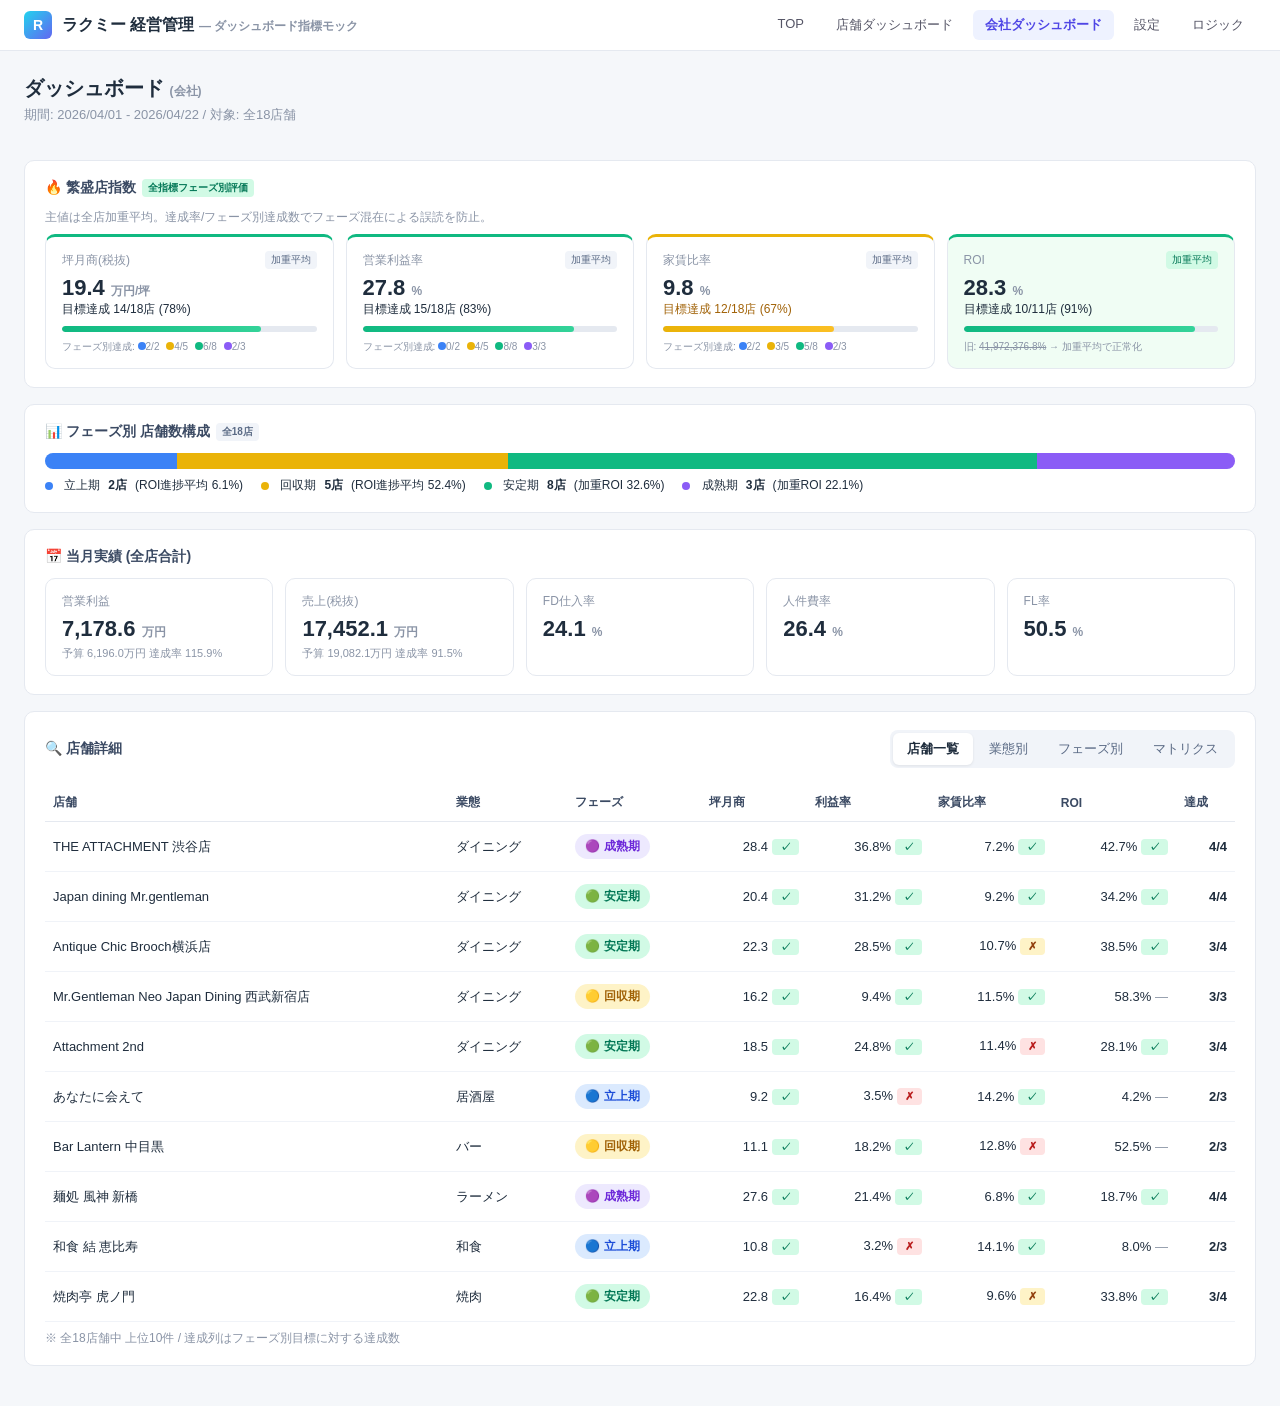
==== commit a8ecc0ba: "fix: 会社画面に繁盛店指数4タイルを復活 前回の簡素化で繁盛店指数タイル(坪月商/営業利益率/家賃比率/ROI)を 撤去していたが、店舗画面にあって会社画面にないのはUI不整合のため復活。  設計" ====
--- a/company-dashboard.html
+++ b/company-dashboard.html
@@ -32,61 +32,90 @@
   </div>
 
   <!-- ────────────────────────────────────────────────── -->
-  <!-- 1. TOP SUMMARY: ROI + Phase構成 + 当月実績 + 4指標達成率 -->
+  <!-- 1. 繁盛店指数 (店舗画面と同じ4タイル構成) -->
   <!-- ────────────────────────────────────────────────── -->
   <div class="card">
-    <div class="grid" style="grid-template-columns: 1fr 1fr; gap: 24px;">
-
-      <!-- Left: ROI加重平均 + フェーズ構成バー -->
-      <div>
-        <div class="small muted">全社ROI (加重平均 / 年率)</div>
-        <div style="font-size:42px; font-weight:800; color:#047857; line-height:1.1;">28.3<span style="font-size:22px;">%</span></div>
-        <div class="small muted">投資 ¥620M / 年間営業利益 ¥175M  <span style="margin-left:8px; color:#b91c1c;">(旧ロジック: 41,972,376.8% → 正常化)</span></div>
-
-        <div class="mt-16">
-          <div class="small muted mb-8">フェーズ別 店舗数構成 (全18店)</div>
-          <!-- 横棒スタックバー -->
-          <div style="display:flex; height:14px; border-radius:7px; overflow:hidden; background:#f1f4f9;">
-            <div style="flex:2; background:#3b82f6;" title="立上期 2店"></div>
-            <div style="flex:5; background:#eab308;" title="回収期 5店"></div>
-            <div style="flex:8; background:#10b981;" title="安定期 8店"></div>
-            <div style="flex:3; background:#8b5cf6;" title="成熟期 3店"></div>
-          </div>
-          <div class="flex mt-8 small" style="gap:14px;">
-            <span class="flex"><span class="dot dot-launch"></span>&nbsp;立上期 2 (6.1%)</span>
-            <span class="flex"><span class="dot dot-recovery"></span>&nbsp;回収期 5 (52.4%)</span>
-            <span class="flex"><span class="dot dot-stable"></span>&nbsp;安定期 8 (32.6%)</span>
-            <span class="flex"><span class="dot dot-mature"></span>&nbsp;成熟期 3 (22.1%)</span>
-          </div>
-        </div>
-      </div>
-
-      <!-- Right: 4指標の達成率のみ -->
-      <div>
-        <div class="small muted mb-8">繁盛店指数 フェーズ別目標達成率 <span class="muted">(絶対値は異フェーズ混在で意味をなさないため達成率のみ)</span></div>
-        <div class="grid grid-2" style="gap:10px;">
-          <div class="tile" style="padding:10px 12px;">
-            <div class="lbl small">坪月商</div>
-            <div style="font-size:18px; font-weight:700;">14/18店達成 <span class="small up">78%</span></div>
-            <div class="progress" style="height:6px;"><div class="bar" style="width:78%;"></div></div>
-          </div>
-          <div class="tile" style="padding:10px 12px;">
-            <div class="lbl small">営業利益率</div>
-            <div style="font-size:18px; font-weight:700;">15/18店達成 <span class="small up">83%</span></div>
-            <div class="progress" style="height:6px;"><div class="bar" style="width:83%;"></div></div>
-          </div>
-          <div class="tile" style="padding:10px 12px;">
-            <div class="lbl small">家賃比率</div>
-            <div style="font-size:18px; font-weight:700;">12/18店達成 <span class="small" style="color:#a16207">67%</span></div>
-            <div class="progress" style="height:6px;"><div class="bar" style="width:67%; background:linear-gradient(90deg,#eab308,#fbbf24);"></div></div>
-          </div>
-          <div class="tile" style="padding:10px 12px;">
-            <div class="lbl small">ROI</div>
-            <div style="font-size:18px; font-weight:700;">10/11店達成 <span class="small up">91%</span></div>
-            <div class="progress" style="height:6px;"><div class="bar" style="width:91%;"></div></div>
-          </div>
-        </div>
-        <div class="small muted mt-8">※ ROIは安定期/成熟期の11店のみを対象</div>
+    <h2>🔥 繁盛店指数 <span class="badge-mini" style="background:#d1fae5;color:#047857;">全指標フェーズ別評価</span></h2>
+    <p class="small muted mb-8">主値は全店加重平均。達成率/フェーズ別達成数でフェーズ混在による誤読を防止。</p>
+    <div class="grid grid-4">
+
+      <!-- 坪月商 -->
+      <div class="tile" style="border-top:3px solid #10b981">
+        <div class="lbl">坪月商(税抜) <span class="badge-mini">加重平均</span></div>
+        <div class="val">19.4 <span class="small muted">万円/坪</span></div>
+        <div class="small up">目標達成 14/18店 (78%)</div>
+        <div class="progress mt-8" style="height:6px;"><div class="bar" style="width:78%;"></div></div>
+        <div class="small muted mt-8" style="font-size:10px;">
+          フェーズ別達成:
+          <span class="dot dot-launch"></span>2/2
+          <span class="dot dot-recovery" style="margin-left:4px"></span>4/5
+          <span class="dot dot-stable" style="margin-left:4px"></span>6/8
+          <span class="dot dot-mature" style="margin-left:4px"></span>2/3
+        </div>
+      </div>
+
+      <!-- 営業利益率 -->
+      <div class="tile" style="border-top:3px solid #10b981">
+        <div class="lbl">営業利益率 <span class="badge-mini">加重平均</span></div>
+        <div class="val">27.8 <span class="small muted">%</span></div>
+        <div class="small up">目標達成 15/18店 (83%)</div>
+        <div class="progress mt-8" style="height:6px;"><div class="bar" style="width:83%;"></div></div>
+        <div class="small muted mt-8" style="font-size:10px;">
+          フェーズ別達成:
+          <span class="dot dot-launch"></span>0/2
+          <span class="dot dot-recovery" style="margin-left:4px"></span>4/5
+          <span class="dot dot-stable" style="margin-left:4px"></span>8/8
+          <span class="dot dot-mature" style="margin-left:4px"></span>3/3
+        </div>
+      </div>
+
+      <!-- 家賃比率 -->
+      <div class="tile" style="border-top:3px solid #eab308">
+        <div class="lbl">家賃比率 <span class="badge-mini">加重平均</span></div>
+        <div class="val">9.8 <span class="small muted">%</span></div>
+        <div class="small" style="color:#a16207">目標達成 12/18店 (67%)</div>
+        <div class="progress mt-8" style="height:6px;"><div class="bar" style="width:67%; background:linear-gradient(90deg,#eab308,#fbbf24);"></div></div>
+        <div class="small muted mt-8" style="font-size:10px;">
+          フェーズ別達成:
+          <span class="dot dot-launch"></span>2/2
+          <span class="dot dot-recovery" style="margin-left:4px"></span>3/5
+          <span class="dot dot-stable" style="margin-left:4px"></span>5/8
+          <span class="dot dot-mature" style="margin-left:4px"></span>2/3
+        </div>
+      </div>
+
+      <!-- ROI -->
+      <div class="tile" style="border-top:3px solid #10b981; background:#f0fdf4;">
+        <div class="lbl">ROI <span class="badge-mini" style="background:#d1fae5;color:#047857;">加重平均</span></div>
+        <div class="val">28.3 <span class="small muted">%</span></div>
+        <div class="small up">目標達成 10/11店 (91%)</div>
+        <div class="progress mt-8" style="height:6px;"><div class="bar" style="width:91%;"></div></div>
+        <div class="small muted mt-8" style="font-size:10px;">
+          旧: <span style="text-decoration:line-through">41,972,376.8%</span> → 加重平均で正常化
+        </div>
+      </div>
+    </div>
+  </div>
+
+  <!-- ────────────────────────────────────────────────── -->
+  <!-- 2. フェーズ構成 -->
+  <!-- ────────────────────────────────────────────────── -->
+  <div class="card">
+    <h2>📊 フェーズ別 店舗数構成 <span class="badge-mini">全18店</span></h2>
+    <div class="flex" style="gap:24px; align-items:center;">
+      <div style="flex:1;">
+        <div style="display:flex; height:16px; border-radius:8px; overflow:hidden; background:#f1f4f9;">
+          <div style="flex:2; background:#3b82f6;" title="立上期 2店"></div>
+          <div style="flex:5; background:#eab308;" title="回収期 5店"></div>
+          <div style="flex:8; background:#10b981;" title="安定期 8店"></div>
+          <div style="flex:3; background:#8b5cf6;" title="成熟期 3店"></div>
+        </div>
+        <div class="flex mt-8 small" style="gap:18px; flex-wrap:wrap;">
+          <span class="flex"><span class="dot dot-launch"></span>&nbsp;立上期 <strong>2店</strong> (ROI進捗平均 6.1%)</span>
+          <span class="flex"><span class="dot dot-recovery"></span>&nbsp;回収期 <strong>5店</strong> (ROI進捗平均 52.4%)</span>
+          <span class="flex"><span class="dot dot-stable"></span>&nbsp;安定期 <strong>8店</strong> (加重ROI 32.6%)</span>
+          <span class="flex"><span class="dot dot-mature"></span>&nbsp;成熟期 <strong>3店</strong> (加重ROI 22.1%)</span>
+        </div>
       </div>
     </div>
   </div>
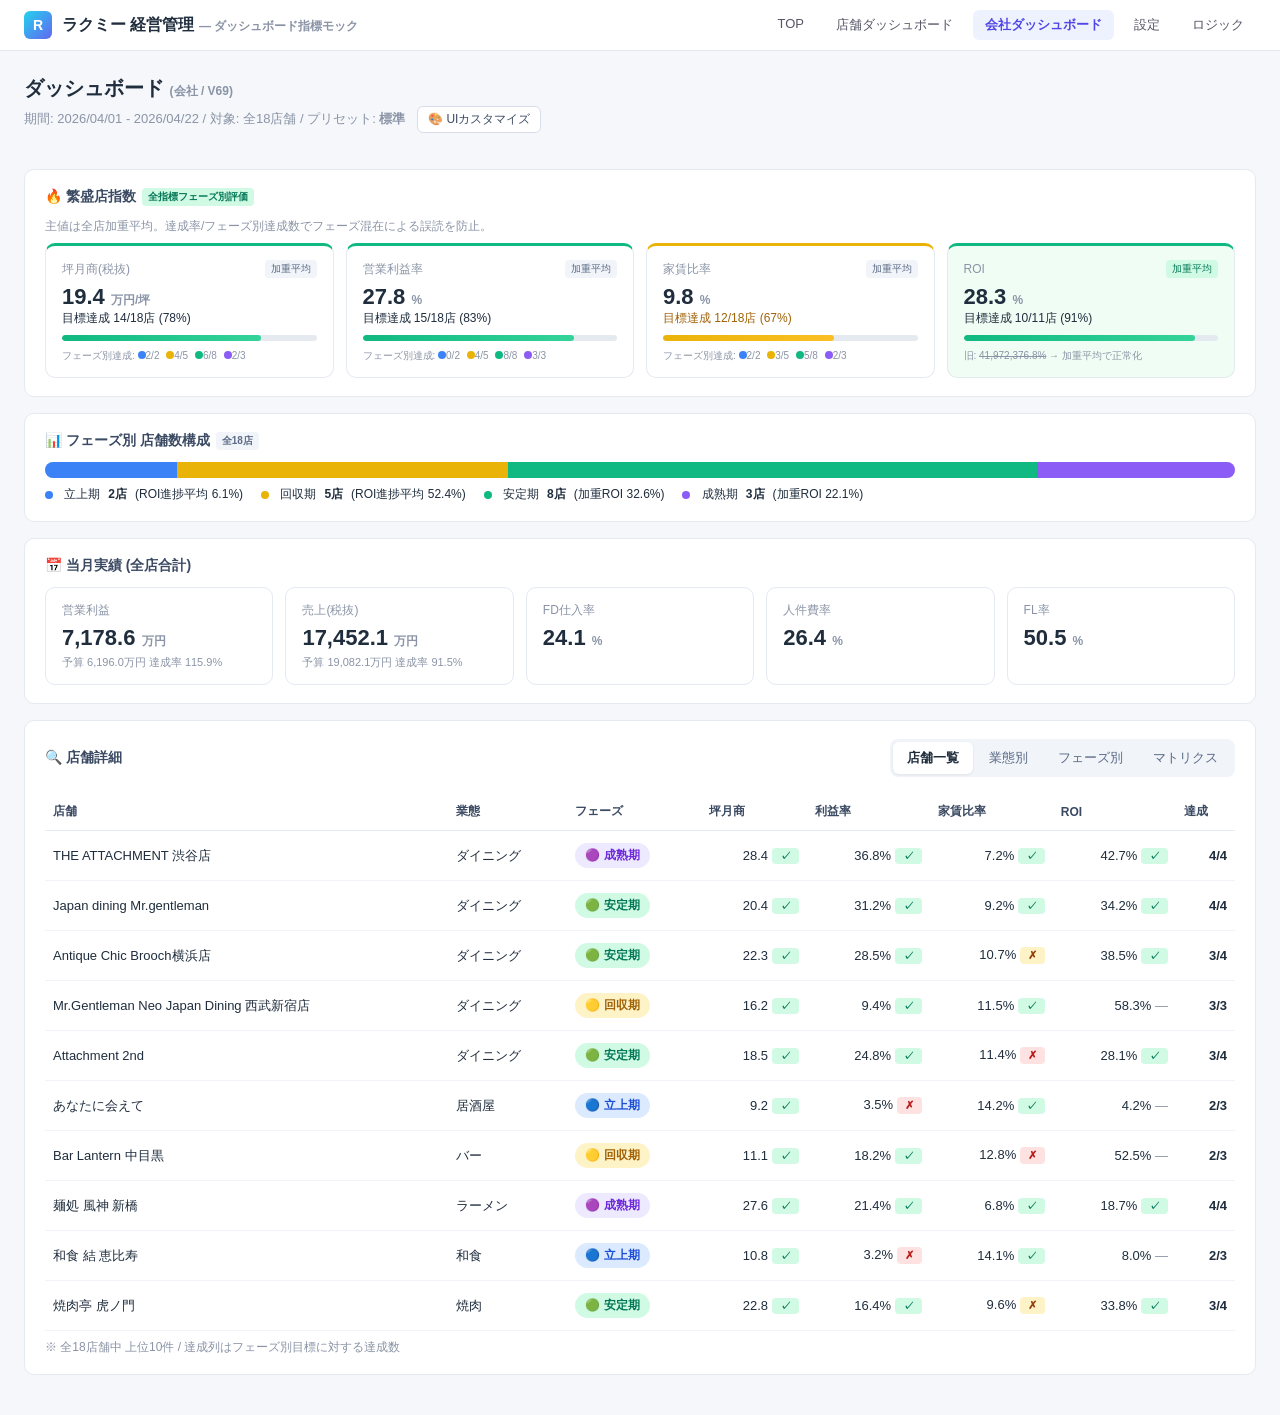
==== commit fb910c3c: "feat: UIカスタマイズ機能追加(V89/V69/V17対応、1次/2次/3次指標階層) - settings.htmlに⑤UIカスタマイズタブ追加   - 指標階層エクスプローラ(1次/2次/3" ====
--- a/company-dashboard.html
+++ b/company-dashboard.html
@@ -26,8 +26,8 @@
 
   <div class="flex space-between mb-16">
     <div>
-      <h1 class="page-title">ダッシュボード <span class="muted small">(会社)</span></h1>
-      <p class="page-sub">期間: 2026/04/01 - 2026/04/22 / 対象: 全18店舗</p>
+      <h1 class="page-title">ダッシュボード <span class="muted small">(会社 / V69)</span></h1>
+      <p class="page-sub">期間: 2026/04/01 - 2026/04/22 / 対象: 全18店舗 / プリセット: <strong>標準</strong> <a href="settings.html#ui" class="btn btn-sm" style="margin-left:8px">🎨 UIカスタマイズ</a></p>
     </div>
   </div>
 
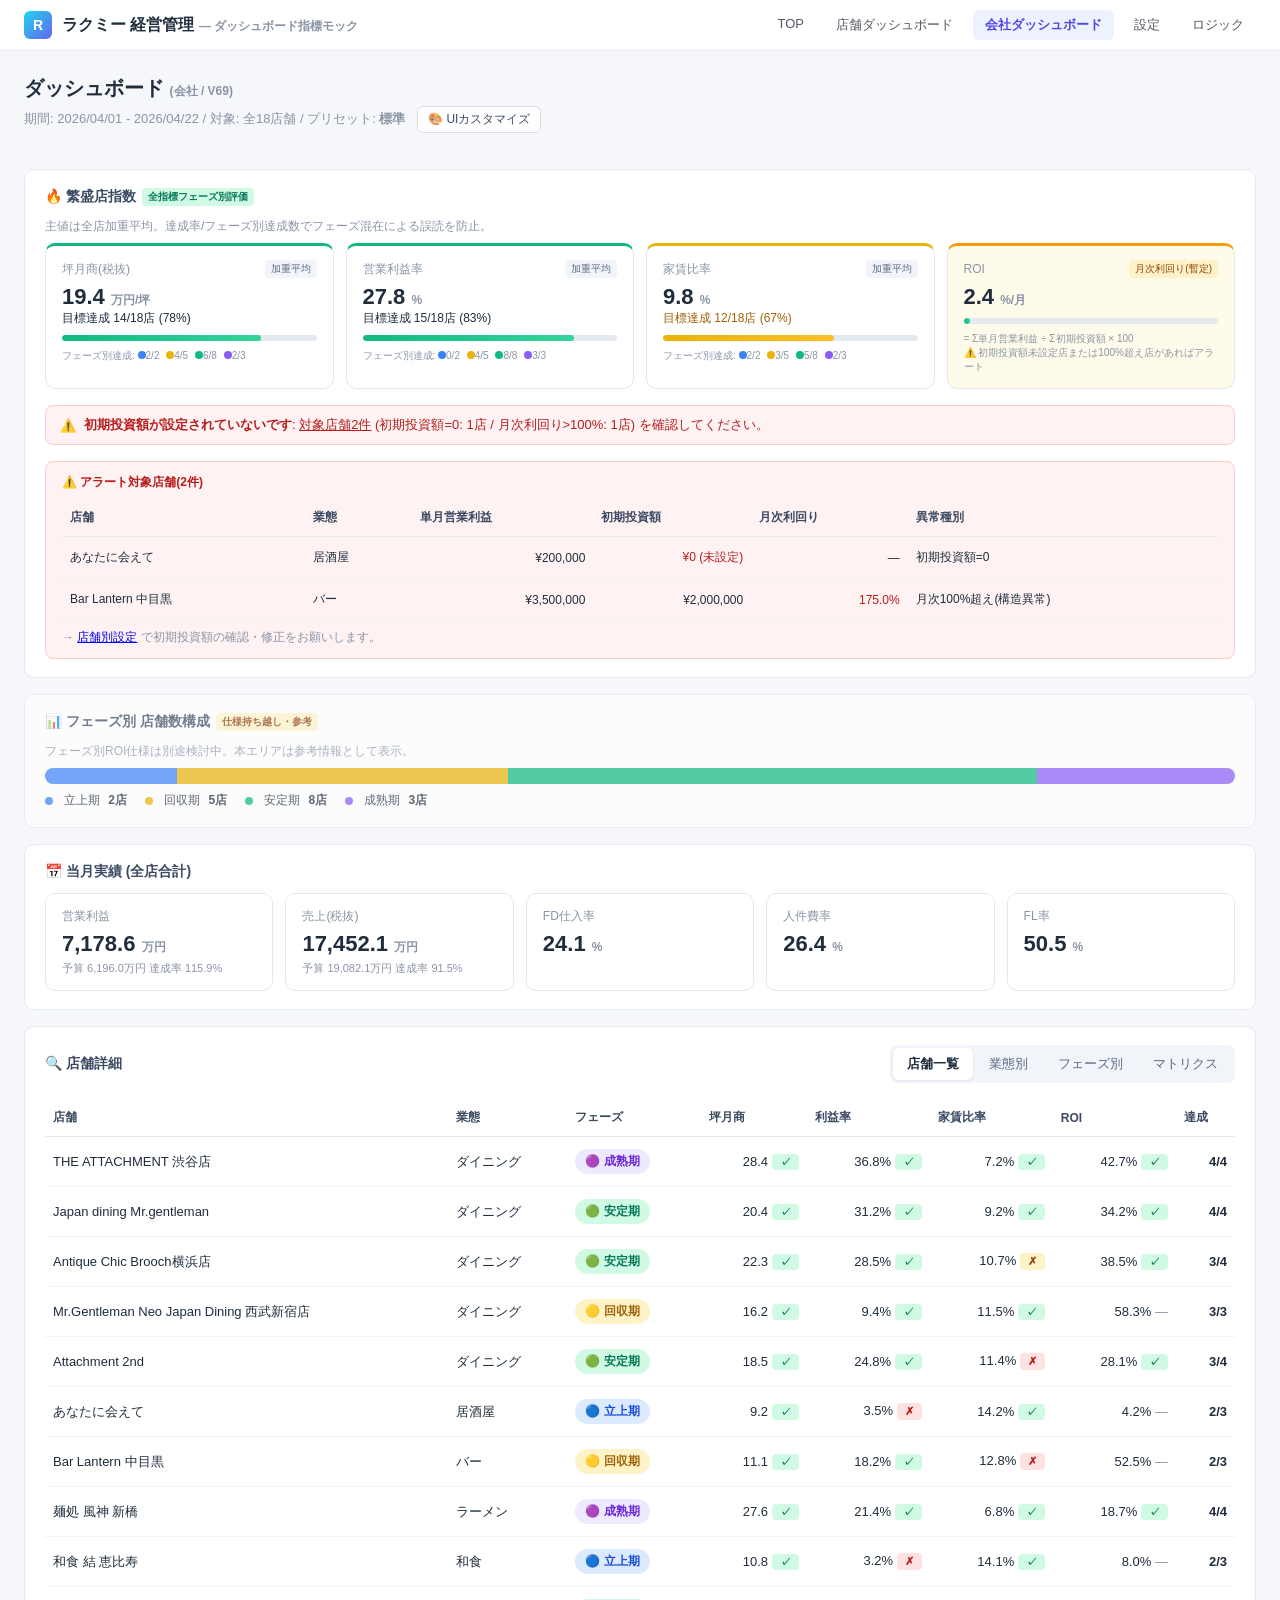
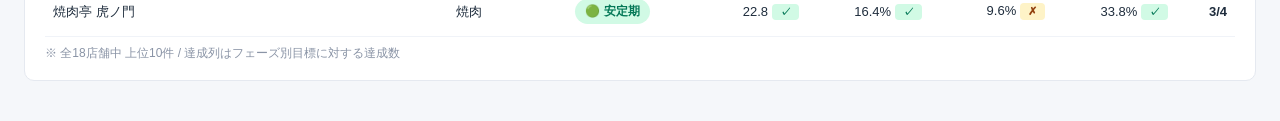
==== commit 8b31adbb: "refactor: ROIを月次利回り+アラート方式に簡素化(フェーズ別は持ち越し) - 店舗ダッシュボード ROIヒーロー:   - フェーズ別→月次利回りに変更(= 単月営業利益 ÷ 初期投資額 " ====
--- a/company-dashboard.html
+++ b/company-dashboard.html
@@ -84,24 +84,64 @@
         </div>
       </div>
 
-      <!-- ROI -->
-      <div class="tile" style="border-top:3px solid #10b981; background:#f0fdf4;">
-        <div class="lbl">ROI <span class="badge-mini" style="background:#d1fae5;color:#047857;">加重平均</span></div>
-        <div class="val">28.3 <span class="small muted">%</span></div>
-        <div class="small up">目標達成 10/11店 (91%)</div>
-        <div class="progress mt-8" style="height:6px;"><div class="bar" style="width:91%;"></div></div>
+      <!-- ROI: 月次利回り(暫定) -->
+      <div class="tile" style="border-top:3px solid #f59e0b; background:#fffbeb;">
+        <div class="lbl">ROI <span class="badge-mini" style="background:#fef3c7;color:#92400e;">月次利回り(暫定)</span></div>
+        <div class="val">2.4 <span class="small muted">%/月</span></div>
+        <div class="progress mt-8" style="height:6px;"><div class="bar" style="width:2.4%;"></div></div>
         <div class="small muted mt-8" style="font-size:10px;">
-          旧: <span style="text-decoration:line-through">41,972,376.8%</span> → 加重平均で正常化
-        </div>
-      </div>
+          = Σ単月営業利益 ÷ Σ初期投資額 × 100<br>
+          ⚠️ 初期投資額未設定店または100%超え店があればアラート
+        </div>
+      </div>
+    </div>
+
+    <!-- アラート表示エリア(該当店舗がある場合のみ表示) -->
+    <div id="company-roi-alert" class="warn-banner mt-16">
+      <span>⚠️</span>
+      <span><strong>初期投資額が設定されていないです</strong>:
+        <a href="#alert-shops-list" style="color:#b91c1c;">対象店舗2件</a>
+        (初期投資額=0: 1店 / 月次利回り>100%: 1店) を確認してください。
+      </span>
+    </div>
+
+    <!-- アラート対象店舗一覧 -->
+    <div id="alert-shops-list" class="mt-16" style="border:1px solid #fecaca;border-radius:8px;padding:12px 16px;background:#fef2f2;">
+      <div class="small" style="color:#b91c1c;font-weight:600;margin-bottom:8px;">⚠️ アラート対象店舗(2件)</div>
+      <table class="data" style="font-size:12px;">
+        <thead>
+          <tr>
+            <th>店舗</th><th>業態</th><th class="num">単月営業利益</th>
+            <th class="num">初期投資額</th><th class="num">月次利回り</th><th>異常種別</th>
+          </tr>
+        </thead>
+        <tbody>
+          <tr>
+            <td>あなたに会えて</td><td>居酒屋</td>
+            <td class="num">¥200,000</td>
+            <td class="num" style="color:#b91c1c">¥0 (未設定)</td>
+            <td class="num">—</td>
+            <td>初期投資額=0</td>
+          </tr>
+          <tr>
+            <td>Bar Lantern 中目黒</td><td>バー</td>
+            <td class="num">¥3,500,000</td>
+            <td class="num">¥2,000,000</td>
+            <td class="num" style="color:#b91c1c">175.0%</td>
+            <td>月次100%超え(構造異常)</td>
+          </tr>
+        </tbody>
+      </table>
+      <div class="small muted mt-8">→ <a href="settings.html">店舗別設定</a> で初期投資額の確認・修正をお願いします。</div>
     </div>
   </div>
 
   <!-- ────────────────────────────────────────────────── -->
   <!-- 2. フェーズ構成 -->
   <!-- ────────────────────────────────────────────────── -->
-  <div class="card">
-    <h2>📊 フェーズ別 店舗数構成 <span class="badge-mini">全18店</span></h2>
+  <div class="card" style="opacity:0.7">
+    <h2>📊 フェーズ別 店舗数構成 <span class="badge-mini" style="background:#fef3c7;color:#92400e;">仕様持ち越し・参考</span></h2>
+    <div class="small muted mb-8">フェーズ別ROI仕様は別途検討中。本エリアは参考情報として表示。</div>
     <div class="flex" style="gap:24px; align-items:center;">
       <div style="flex:1;">
         <div style="display:flex; height:16px; border-radius:8px; overflow:hidden; background:#f1f4f9;">
@@ -111,10 +151,10 @@
           <div style="flex:3; background:#8b5cf6;" title="成熟期 3店"></div>
         </div>
         <div class="flex mt-8 small" style="gap:18px; flex-wrap:wrap;">
-          <span class="flex"><span class="dot dot-launch"></span>&nbsp;立上期 <strong>2店</strong> (ROI進捗平均 6.1%)</span>
-          <span class="flex"><span class="dot dot-recovery"></span>&nbsp;回収期 <strong>5店</strong> (ROI進捗平均 52.4%)</span>
-          <span class="flex"><span class="dot dot-stable"></span>&nbsp;安定期 <strong>8店</strong> (加重ROI 32.6%)</span>
-          <span class="flex"><span class="dot dot-mature"></span>&nbsp;成熟期 <strong>3店</strong> (加重ROI 22.1%)</span>
+          <span class="flex"><span class="dot dot-launch"></span>&nbsp;立上期 <strong>2店</strong></span>
+          <span class="flex"><span class="dot dot-recovery"></span>&nbsp;回収期 <strong>5店</strong></span>
+          <span class="flex"><span class="dot dot-stable"></span>&nbsp;安定期 <strong>8店</strong></span>
+          <span class="flex"><span class="dot dot-mature"></span>&nbsp;成熟期 <strong>3店</strong></span>
         </div>
       </div>
     </div>
